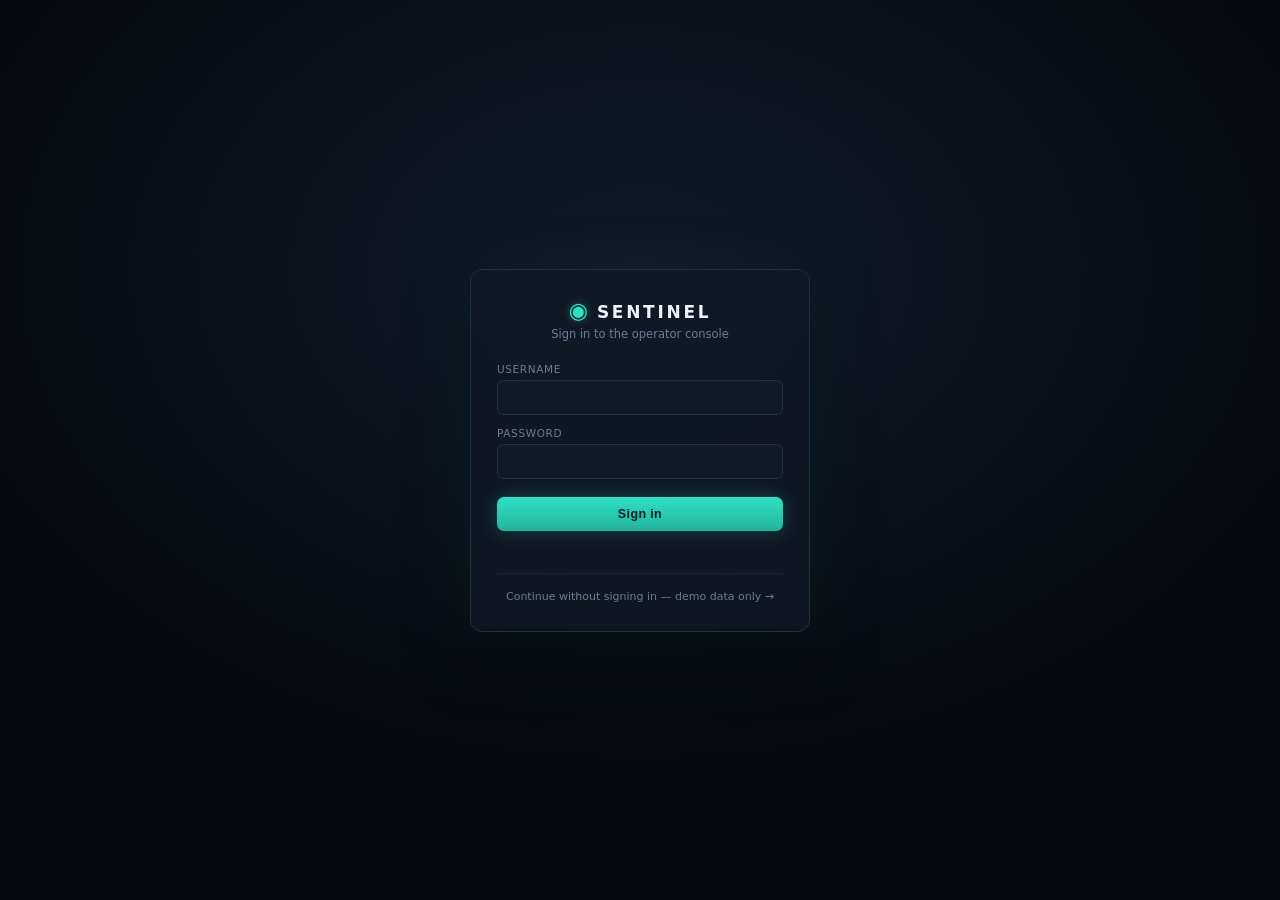
==== web/console/index.html @ 4456e4da "INITIAL COMMIT" ====
<!doctype html>
<html lang="en">
<head>
  <meta charset="utf-8">
  <meta name="viewport" content="width=device-width, initial-scale=1">
  <title>Sentinel Operator Console</title>
  <link rel="stylesheet" href="vendor/leaflet/leaflet.css">
  <link rel="stylesheet" href="style.css">
</head>
<body>
  <div id="app">

    <header id="topbar">
      <div class="brand">
        <span class="brand-mark">&#9673;</span>
        <span class="brand-name">SENTINEL</span>
        <span class="brand-sub">Operator Console</span>
      </div>

      <div class="topbar-stats" id="topbar-stats">
        <div class="stat"><span class="stat-value" id="stat-cameras">&mdash;</span><span class="stat-label">cameras</span></div>
        <div class="stat"><span class="stat-value" id="stat-online">&mdash;</span><span class="stat-label">online</span></div>
        <div class="stat"><span class="stat-value" id="stat-tracks">&mdash;</span><span class="stat-label">active tracks</span></div>
        <div class="stat"><span class="stat-value" id="stat-alerts">&mdash;</span><span class="stat-label">open alerts</span></div>
      </div>

      <div class="topbar-right">
        <button id="safety-toggle" class="toggle-safety" type="button" title="Highlight isolated/high-risk zones and surface women's-safety alerts first">
          <span class="switch"></span><span>Women&rsquo;s Safety Mode</span>
        </button>
        <button id="sos-btn" class="btn-sos" type="button" title="Report a women's-safety SOS (see api/routers/alerts.py — no login required for a real one)">SOS</button>
        <span id="data-mode" class="badge badge-demo" title="Where camera and event data is coming from"><span class="badge-dot"></span>DEMO DATA</span>
        <span class="clock" id="clock">--:--:--</span>
        <button id="user-chip" class="user-chip" type="button" hidden>
          <span class="avatar" id="user-avatar">&mdash;</span>
          <span id="user-name">&mdash;</span>
        </button>
      </div>
    </header>

    <div id="layout">

      <aside id="sidebar">
        <div class="panel-head">
          <h2>Cameras</h2>
          <input id="camera-search" type="search" placeholder="Search code, name, ward&hellip;" autocomplete="off">
        </div>
        <div class="filter-row" id="status-filters">
          <button class="chip chip-active" data-status="all">All</button>
          <button class="chip" data-status="active">Active</button>
          <button class="chip" data-status="faulty">Faulty</button>
          <button class="chip" data-status="maintenance">Maint.</button>
          <button class="chip" data-status="inactive">Offline</button>
        </div>
        <ul id="camera-list" class="camera-list"></ul>
      </aside>

      <main id="map-wrap">
        <div id="map"></div>
        <div id="radar-sweep"></div>
        <div id="map-toast"></div>
        <div id="map-legend">
          <div class="legend-row"><span class="dot dot-active"></span>active</div>
          <div class="legend-row"><span class="dot dot-faulty"></span>faulty</div>
          <div class="legend-row"><span class="dot dot-maintenance"></span>maintenance</div>
          <div class="legend-row"><span class="dot dot-inactive"></span>offline</div>
        </div>
      </main>

      <aside id="side-panel">
        <div class="tabs" id="panel-tabs">
          <button class="tab tab-active" data-tab="alerts">Alerts <span id="alerts-count" class="tab-count">0</span></button>
          <button class="tab" data-tab="watchlist">Watchlist</button>
          <button class="tab" data-tab="events">Live Events</button>
        </div>

        <div id="tab-alerts" class="tab-body tab-body-active">
          <ul id="alerts-list" class="feed-list"></ul>
        </div>

        <div id="tab-watchlist" class="tab-body">
          <div class="wl-search">
            <input id="wl-search-input" type="search" placeholder="Plate, name or case ref&hellip;" autocomplete="off">
            <button id="wl-search-btn" type="button">Search</button>
          </div>
          <ul id="wl-list" class="wl-list"></ul>
        </div>

        <div id="tab-events" class="tab-body">
          <ul id="events-list" class="feed-list"></ul>
        </div>
      </aside>

    </div>

    <footer id="statusbar">
      <span id="footer-note">Metadata only &mdash; no video crosses this console. See services/analytics for the edge pipeline that produces these events.</span>
    </footer>

  </div>

  <div id="camera-detail" class="drawer" hidden>
    <div class="drawer-head">
      <h3 id="cd-title">&mdash;</h3>
      <button id="cd-close" class="icon-btn" aria-label="Close">&times;</button>
    </div>
    <div class="drawer-body" id="cd-body"></div>
  </div>

  <div id="login-overlay">
    <div class="login-card">
      <div class="login-brand"><span class="brand-mark">&#9673;</span><span class="brand-name">SENTINEL</span></div>
      <div class="login-sub">Sign in to the operator console</div>
      <form id="login-form">
        <div class="login-field">
          <label for="login-username">Username</label>
          <input id="login-username" type="text" autocomplete="username" required>
        </div>
        <div class="login-field">
          <label for="login-password">Password</label>
          <input id="login-password" type="password" autocomplete="current-password" required>
        </div>
        <button id="login-submit" class="login-submit" type="submit">Sign in</button>
        <div id="login-error" class="login-error"></div>
      </form>
      <a id="login-demo" class="login-demo">Continue without signing in &mdash; demo data only &rarr;</a>
    </div>
  </div>

  <div id="sos-modal" class="modal-backdrop" hidden>
    <div class="modal-card">
      <h3>Report SOS</h3>
      <p>This sends a real, unauthenticated panic signal to <code>POST /api/sos</code> &mdash; exactly what a kiosk or the mobile app would send. It opens a critical alert immediately, with no login required. Use this to demo the women&rsquo;s-safety response path.</p>
      <div class="modal-actions">
        <button id="sos-cancel" class="modal-cancel" type="button">Cancel</button>
        <button id="sos-confirm" class="modal-confirm" type="button">Send SOS</button>
      </div>
    </div>
  </div>

  <script src="vendor/leaflet/leaflet.js"></script>
  <script src="api.js"></script>
  <script src="app.js"></script>
</body>
</html>
---- web/console/vendor/leaflet/leaflet.css ----
/* required styles */

.leaflet-pane,
.leaflet-tile,
.leaflet-marker-icon,
.leaflet-marker-shadow,
.leaflet-tile-container,
.leaflet-pane > svg,
.leaflet-pane > canvas,
.leaflet-zoom-box,
.leaflet-image-layer,
.leaflet-layer {
	position: absolute;
	left: 0;
	top: 0;
	}
.leaflet-container {
	overflow: hidden;
	}
.leaflet-tile,
.leaflet-marker-icon,
.leaflet-marker-shadow {
	-webkit-user-select: none;
	   -moz-user-select: none;
	        user-select: none;
	  -webkit-user-drag: none;
	}
/* Prevents IE11 from highlighting tiles in blue */
.leaflet-tile::selection {
	background: transparent;
}
/* Safari renders non-retina tile on retina better with this, but Chrome is worse */
.leaflet-safari .leaflet-tile {
	image-rendering: -webkit-optimize-contrast;
	}
/* hack that prevents hw layers "stretching" when loading new tiles */
.leaflet-safari .leaflet-tile-container {
	width: 1600px;
	height: 1600px;
	-webkit-transform-origin: 0 0;
	}
.leaflet-marker-icon,
.leaflet-marker-shadow {
	display: block;
	}
/* .leaflet-container svg: reset svg max-width decleration shipped in Joomla! (joomla.org) 3.x */
/* .leaflet-container img: map is broken in FF if you have max-width: 100% on tiles */
.leaflet-container .leaflet-overlay-pane svg {
	max-width: none !important;
	max-height: none !important;
	}
.leaflet-container .leaflet-marker-pane img,
.leaflet-container .leaflet-shadow-pane img,
.leaflet-container .leaflet-tile-pane img,
.leaflet-container img.leaflet-image-layer,
.leaflet-container .leaflet-tile {
	max-width: none !important;
	max-height: none !important;
	width: auto;
	padding: 0;
	}

.leaflet-container img.leaflet-tile {
	/* See: https://bugs.chromium.org/p/chromium/issues/detail?id=600120 */
	mix-blend-mode: plus-lighter;
}

.leaflet-container.leaflet-touch-zoom {
	-ms-touch-action: pan-x pan-y;
	touch-action: pan-x pan-y;
	}
.leaflet-container.leaflet-touch-drag {
	-ms-touch-action: pinch-zoom;
	/* Fallback for FF which doesn't support pinch-zoom */
	touch-action: none;
	touch-action: pinch-zoom;
}
.leaflet-container.leaflet-touch-drag.leaflet-touch-zoom {
	-ms-touch-action: none;
	touch-action: none;
}
.leaflet-container {
	-webkit-tap-highlight-color: transparent;
}
.leaflet-container a {
	-webkit-tap-highlight-color: rgba(51, 181, 229, 0.4);
}
.leaflet-tile {
	filter: inherit;
	visibility: hidden;
	}
.leaflet-tile-loaded {
	visibility: inherit;
	}
.leaflet-zoom-box {
	width: 0;
	height: 0;
	-moz-box-sizing: border-box;
	     box-sizing: border-box;
	z-index: 800;
	}
/* workaround for https://bugzilla.mozilla.org/show_bug.cgi?id=888319 */
.leaflet-overlay-pane svg {
	-moz-user-select: none;
	}

.leaflet-pane         { z-index: 400; }

.leaflet-tile-pane    { z-index: 200; }
.leaflet-overlay-pane { z-index: 400; }
.leaflet-shadow-pane  { z-index: 500; }
.leaflet-marker-pane  { z-index: 600; }
.leaflet-tooltip-pane   { z-index: 650; }
.leaflet-popup-pane   { z-index: 700; }

.leaflet-map-pane canvas { z-index: 100; }
.leaflet-map-pane svg    { z-index: 200; }

.leaflet-vml-shape {
	width: 1px;
	height: 1px;
	}
.lvml {
	behavior: url(#default#VML);
	display: inline-block;
	position: absolute;
	}


/* control positioning */

.leaflet-control {
	position: relative;
	z-index: 800;
	pointer-events: visiblePainted; /* IE 9-10 doesn't have auto */
	pointer-events: auto;
	}
.leaflet-top,
.leaflet-bottom {
	position: absolute;
	z-index: 1000;
	pointer-events: none;
	}
.leaflet-top {
	top: 0;
	}
.leaflet-right {
	right: 0;
	}
.leaflet-bottom {
	bottom: 0;
	}
.leaflet-left {
	left: 0;
	}
.leaflet-control {
	float: left;
	clear: both;
	}
.leaflet-right .leaflet-control {
	float: right;
	}
.leaflet-top .leaflet-control {
	margin-top: 10px;
	}
.leaflet-bottom .leaflet-control {
	margin-bottom: 10px;
	}
.leaflet-left .leaflet-control {
	margin-left: 10px;
	}
.leaflet-right .leaflet-control {
	margin-right: 10px;
	}


/* zoom and fade animations */

.leaflet-fade-anim .leaflet-popup {
	opacity: 0;
	-webkit-transition: opacity 0.2s linear;
	   -moz-transition: opacity 0.2s linear;
	        transition: opacity 0.2s linear;
	}
.leaflet-fade-anim .leaflet-map-pane .leaflet-popup {
	opacity: 1;
	}
.leaflet-zoom-animated {
	-webkit-transform-origin: 0 0;
	    -ms-transform-origin: 0 0;
	        transform-origin: 0 0;
	}
svg.leaflet-zoom-animated {
	will-change: transform;
}

.leaflet-zoom-anim .leaflet-zoom-animated {
	-webkit-transition: -webkit-transform 0.25s cubic-bezier(0,0,0.25,1);
	   -moz-transition:    -moz-transform 0.25s cubic-bezier(0,0,0.25,1);
	        transition:         transform 0.25s cubic-bezier(0,0,0.25,1);
	}
.leaflet-zoom-anim .leaflet-tile,
.leaflet-pan-anim .leaflet-tile {
	-webkit-transition: none;
	   -moz-transition: none;
	        transition: none;
	}

.leaflet-zoom-anim .leaflet-zoom-hide {
	visibility: hidden;
	}


/* cursors */

.leaflet-interactive {
	cursor: pointer;
	}
.leaflet-grab {
	cursor: -webkit-grab;
	cursor:    -moz-grab;
	cursor:         grab;
	}
.leaflet-crosshair,
.leaflet-crosshair .leaflet-interactive {
	cursor: crosshair;
	}
.leaflet-popup-pane,
.leaflet-control {
	cursor: auto;
	}
.leaflet-dragging .leaflet-grab,
.leaflet-dragging .leaflet-grab .leaflet-interactive,
.leaflet-dragging .leaflet-marker-draggable {
	cursor: move;
	cursor: -webkit-grabbing;
	cursor:    -moz-grabbing;
	cursor:         grabbing;
	}

/* marker & overlays interactivity */
.leaflet-marker-icon,
.leaflet-marker-shadow,
.leaflet-image-layer,
.leaflet-pane > svg path,
.leaflet-tile-container {
	pointer-events: none;
	}

.leaflet-marker-icon.leaflet-interactive,
.leaflet-image-layer.leaflet-interactive,
.leaflet-pane > svg path.leaflet-interactive,
svg.leaflet-image-layer.leaflet-interactive path {
	pointer-events: visiblePainted; /* IE 9-10 doesn't have auto */
	pointer-events: auto;
	}

/* visual tweaks */

.leaflet-container {
	background: #ddd;
	outline-offset: 1px;
	}
.leaflet-container a {
	color: #0078A8;
	}
.leaflet-zoom-box {
	border: 2px dotted #38f;
	background: rgba(255,255,255,0.5);
	}


/* general typography */
.leaflet-container {
	font-family: "Helvetica Neue", Arial, Helvetica, sans-serif;
	font-size: 12px;
	font-size: 0.75rem;
	line-height: 1.5;
	}


/* general toolbar styles */

.leaflet-bar {
	box-shadow: 0 1px 5px rgba(0,0,0,0.65);
	border-radius: 4px;
	}
.leaflet-bar a {
	background-color: #fff;
	border-bottom: 1px solid #ccc;
	width: 26px;
	height: 26px;
	line-height: 26px;
	display: block;
	text-align: center;
	text-decoration: none;
	color: black;
	}
.leaflet-bar a,
.leaflet-control-layers-toggle {
	background-position: 50% 50%;
	background-repeat: no-repeat;
	display: block;
	}
.leaflet-bar a:hover,
.leaflet-bar a:focus {
	background-color: #f4f4f4;
	}
.leaflet-bar a:first-child {
	border-top-left-radius: 4px;
	border-top-right-radius: 4px;
	}
.leaflet-bar a:last-child {
	border-bottom-left-radius: 4px;
	border-bottom-right-radius: 4px;
	border-bottom: none;
	}
.leaflet-bar a.leaflet-disabled {
	cursor: default;
	background-color: #f4f4f4;
	color: #bbb;
	}

.leaflet-touch .leaflet-bar a {
	width: 30px;
	height: 30px;
	line-height: 30px;
	}
.leaflet-touch .leaflet-bar a:first-child {
	border-top-left-radius: 2px;
	border-top-right-radius: 2px;
	}
.leaflet-touch .leaflet-bar a:last-child {
	border-bottom-left-radius: 2px;
	border-bottom-right-radius: 2px;
	}

/* zoom control */

.leaflet-control-zoom-in,
.leaflet-control-zoom-out {
	font: bold 18px 'Lucida Console', Monaco, monospace;
	text-indent: 1px;
	}

.leaflet-touch .leaflet-control-zoom-in, .leaflet-touch .leaflet-control-zoom-out  {
	font-size: 22px;
	}


/* layers control */

.leaflet-control-layers {
	box-shadow: 0 1px 5px rgba(0,0,0,0.4);
	background: #fff;
	border-radius: 5px;
	}
.leaflet-control-layers-toggle {
	background-image: url(images/layers.png);
	width: 36px;
	height: 36px;
	}
.leaflet-retina .leaflet-control-layers-toggle {
	background-image: url(images/layers-2x.png);
	background-size: 26px 26px;
	}
.leaflet-touch .leaflet-control-layers-toggle {
	width: 44px;
	height: 44px;
	}
.leaflet-control-layers .leaflet-control-layers-list,
.leaflet-control-layers-expanded .leaflet-control-layers-toggle {
	display: none;
	}
.leaflet-control-layers-expanded .leaflet-control-layers-list {
	display: block;
	position: relative;
	}
.leaflet-control-layers-expanded {
	padding: 6px 10px 6px 6px;
	color: #333;
	background: #fff;
	}
.leaflet-control-layers-scrollbar {
	overflow-y: scroll;
	overflow-x: hidden;
	padding-right: 5px;
	}
.leaflet-control-layers-selector {
	margin-top: 2px;
	position: relative;
	top: 1px;
	}
.leaflet-control-layers label {
	display: block;
	font-size: 13px;
	font-size: 1.08333em;
	}
.leaflet-control-layers-separator {
	height: 0;
	border-top: 1px solid #ddd;
	margin: 5px -10px 5px -6px;
	}

/* Default icon URLs */
.leaflet-default-icon-path { /* used only in path-guessing heuristic, see L.Icon.Default */
	background-image: url(images/marker-icon.png);
	}


/* attribution and scale controls */

.leaflet-container .leaflet-control-attribution {
	background: #fff;
	background: rgba(255, 255, 255, 0.8);
	margin: 0;
	}
.leaflet-control-attribution,
.leaflet-control-scale-line {
	padding: 0 5px;
	color: #333;
	line-height: 1.4;
	}
.leaflet-control-attribution a {
	text-decoration: none;
	}
.leaflet-control-attribution a:hover,
.leaflet-control-attribution a:focus {
	text-decoration: underline;
	}
.leaflet-attribution-flag {
	display: inline !important;
	vertical-align: baseline !important;
	width: 1em;
	height: 0.6669em;
	}
.leaflet-left .leaflet-control-scale {
	margin-left: 5px;
	}
.leaflet-bottom .leaflet-control-scale {
	margin-bottom: 5px;
	}
.leaflet-control-scale-line {
	border: 2px solid #777;
	border-top: none;
	line-height: 1.1;
	padding: 2px 5px 1px;
	white-space: nowrap;
	-moz-box-sizing: border-box;
	     box-sizing: border-box;
	background: rgba(255, 255, 255, 0.8);
	text-shadow: 1px 1px #fff;
	}
.leaflet-control-scale-line:not(:first-child) {
	border-top: 2px solid #777;
	border-bottom: none;
	margin-top: -2px;
	}
.leaflet-control-scale-line:not(:first-child):not(:last-child) {
	border-bottom: 2px solid #777;
	}

.leaflet-touch .leaflet-control-attribution,
.leaflet-touch .leaflet-control-layers,
.leaflet-touch .leaflet-bar {
	box-shadow: none;
	}
.leaflet-touch .leaflet-control-layers,
.leaflet-touch .leaflet-bar {
	border: 2px solid rgba(0,0,0,0.2);
	background-clip: padding-box;
	}


/* popup */

.leaflet-popup {
	position: absolute;
	text-align: center;
	margin-bottom: 20px;
	}
.leaflet-popup-content-wrapper {
	padding: 1px;
	text-align: left;
	border-radius: 12px;
	}
.leaflet-popup-content {
	margin: 13px 24px 13px 20px;
	line-height: 1.3;
	font-size: 13px;
	font-size: 1.08333em;
	min-height: 1px;
	}
.leaflet-popup-content p {
	margin: 17px 0;
	margin: 1.3em 0;
	}
.leaflet-popup-tip-container {
	width: 40px;
	height: 20px;
	position: absolute;
	left: 50%;
	margin-top: -1px;
	margin-left: -20px;
	overflow: hidden;
	pointer-events: none;
	}
.leaflet-popup-tip {
	width: 17px;
	height: 17px;
	padding: 1px;

	margin: -10px auto 0;
	pointer-events: auto;

	-webkit-transform: rotate(45deg);
	   -moz-transform: rotate(45deg);
	    -ms-transform: rotate(45deg);
	        transform: rotate(45deg);
	}
.leaflet-popup-content-wrapper,
.leaflet-popup-tip {
	background: white;
	color: #333;
	box-shadow: 0 3px 14px rgba(0,0,0,0.4);
	}
.leaflet-container a.leaflet-popup-close-button {
	position: absolute;
	top: 0;
	right: 0;
	border: none;
	text-align: center;
	width: 24px;
	height: 24px;
	font: 16px/24px Tahoma, Verdana, sans-serif;
	color: #757575;
	text-decoration: none;
	background: transparent;
	}
.leaflet-container a.leaflet-popup-close-button:hover,
.leaflet-container a.leaflet-popup-close-button:focus {
	color: #585858;
	}
.leaflet-popup-scrolled {
	overflow: auto;
	}

.leaflet-oldie .leaflet-popup-content-wrapper {
	-ms-zoom: 1;
	}
.leaflet-oldie .leaflet-popup-tip {
	width: 24px;
	margin: 0 auto;

	-ms-filter: "progid:DXImageTransform.Microsoft.Matrix(M11=0.70710678, M12=0.70710678, M21=-0.70710678, M22=0.70710678)";
	filter: progid:DXImageTransform.Microsoft.Matrix(M11=0.70710678, M12=0.70710678, M21=-0.70710678, M22=0.70710678);
	}

.leaflet-oldie .leaflet-control-zoom,
.leaflet-oldie .leaflet-control-layers,
.leaflet-oldie .leaflet-popup-content-wrapper,
.leaflet-oldie .leaflet-popup-tip {
	border: 1px solid #999;
	}


/* div icon */

.leaflet-div-icon {
	background: #fff;
	border: 1px solid #666;
	}


/* Tooltip */
/* Base styles for the element that has a tooltip */
.leaflet-tooltip {
	position: absolute;
	padding: 6px;
	background-color: #fff;
	border: 1px solid #fff;
	border-radius: 3px;
	color: #222;
	white-space: nowrap;
	-webkit-user-select: none;
	-moz-user-select: none;
	-ms-user-select: none;
	user-select: none;
	pointer-events: none;
	box-shadow: 0 1px 3px rgba(0,0,0,0.4);
	}
.leaflet-tooltip.leaflet-interactive {
	cursor: pointer;
	pointer-events: auto;
	}
.leaflet-tooltip-top:before,
.leaflet-tooltip-bottom:before,
.leaflet-tooltip-left:before,
.leaflet-tooltip-right:before {
	position: absolute;
	pointer-events: none;
	border: 6px solid transparent;
	background: transparent;
	content: "";
	}

/* Directions */

.leaflet-tooltip-bottom {
	margin-top: 6px;
}
.leaflet-tooltip-top {
	margin-top: -6px;
}
.leaflet-tooltip-bottom:before,
.leaflet-tooltip-top:before {
	left: 50%;
	margin-left: -6px;
	}
.leaflet-tooltip-top:before {
	bottom: 0;
	margin-bottom: -12px;
	border-top-color: #fff;
	}
.leaflet-tooltip-bottom:before {
	top: 0;
	margin-top: -12px;
	margin-left: -6px;
	border-bottom-color: #fff;
	}
.leaflet-tooltip-left {
	margin-left: -6px;
}
.leaflet-tooltip-right {
	margin-left: 6px;
}
.leaflet-tooltip-left:before,
.leaflet-tooltip-right:before {
	top: 50%;
	margin-top: -6px;
	}
.leaflet-tooltip-left:before {
	right: 0;
	margin-right: -12px;
	border-left-color: #fff;
	}
.leaflet-tooltip-right:before {
	left: 0;
	margin-left: -12px;
	border-right-color: #fff;
	}

/* Printing */

@media print {
	/* Prevent printers from removing background-images of controls. */
	.leaflet-control {
		-webkit-print-color-adjust: exact;
		print-color-adjust: exact;
		}
	}
---- web/console/style.css ----
/* Sentinel operator console.
 *
 * System fonts only — the console's CSP (see web/nginx.conf) is font-src 'self'
 * with nothing vendored, so a webfont would simply fail to load. Inline style
 * attributes are fine (style-src allows 'unsafe-inline'); inline <script> is not,
 * which is why every behaviour lives in api.js / app.js.
 *
 * Visual language: a control-room console reads as "alive" through motion and
 * light, not more chrome — a pulsing live indicator, a slow radar sweep behind
 * the map, glow on the things that matter (accent text, open alerts, the SOS
 * button), and glass panels that let the sweep bleed through at the edges.
 * Every animation is subtle and looping, never attention-grabbing on its own —
 * the eye should register "this room is watching something", not be pulled to
 * any one element.
 */

:root {
  --bg-0: #070a10;
  --bg-1: #0c111a;
  --bg-2: #121a26;
  --bg-3: #192332;
  --bg-glass: rgba(18, 26, 38, 0.72);
  --line: #22304480;
  --line-solid: #223044;
  --text-0: #eef3fa;
  --text-1: #a7b7cc;
  --text-2: #6b7d95;
  --accent: #2fe0c4;
  --accent-2: #47a8ff;
  --accent-dim: #164f47;
  --accent-glow: rgba(47, 224, 196, 0.45);
  --safety: #ff5da2;
  --safety-dim: #6e2249;
  --safety-glow: rgba(255, 93, 162, 0.5);
  --status-active: #2fe0c4;
  --status-faulty: #ff5470;
  --status-maintenance: #ffb443;
  --status-inactive: #4a5568;
  --sev-info: #47a8ff;
  --sev-advisory: #ffb443;
  --sev-urgent: #ff8a3d;
  --sev-critical: #ff5470;
  --mono: ui-monospace, "SF Mono", Consolas, "Cascadia Mono", monospace;
  --sans: -apple-system, "Segoe UI", system-ui, sans-serif;
  --radius: 8px;
}

* { box-sizing: border-box; }
::selection { background: var(--accent-dim); color: var(--text-0); }

/* Thin, dark scrollbars everywhere instead of the OS default — a browser-chrome
   scrollbar is the fastest way to make a "console" look like a web page. */
* { scrollbar-width: thin; scrollbar-color: var(--line-solid) transparent; }
*::-webkit-scrollbar { width: 8px; height: 8px; }
*::-webkit-scrollbar-track { background: transparent; }
*::-webkit-scrollbar-thumb { background: var(--line-solid); border-radius: 4px; }
*::-webkit-scrollbar-thumb:hover { background: var(--accent-dim); }

html, body {
  margin: 0;
  height: 100%;
  background: var(--bg-0);
  color: var(--text-0);
  font-family: var(--sans);
  font-size: 13px;
}

/* A faint moving glow low in the viewport, behind everything — the console's
   ambient light source. Fixed and non-interactive, so it never competes with
   real content or clips inside a scrolling panel. */
body::before {
  content: "";
  position: fixed;
  inset: 0;
  z-index: 0;
  pointer-events: none;
  background:
    radial-gradient(680px 420px at 14% 108%, rgba(47, 224, 196, 0.08), transparent 60%),
    radial-gradient(560px 360px at 92% -8%, rgba(71, 168, 255, 0.07), transparent 60%);
}

#app {
  position: relative;
  z-index: 1;
  display: grid;
  grid-template-rows: 56px 1fr 26px;
  height: 100vh;
}

/* ---------- topbar ---------- */

#topbar {
  display: flex;
  align-items: center;
  gap: 24px;
  padding: 0 18px;
  background: linear-gradient(180deg, var(--bg-1), var(--bg-1) 90%, rgba(12, 17, 26, 0.6));
  border-bottom: 1px solid var(--line);
  box-shadow: 0 1px 0 rgba(0, 0, 0, 0.4);
}

.brand { display: flex; align-items: baseline; gap: 9px; }
.brand-mark {
  color: var(--accent);
  font-size: 18px;
  text-shadow: 0 0 10px var(--accent-glow);
  animation: mark-pulse 3.6s ease-in-out infinite;
}
@keyframes mark-pulse {
  0%, 100% { text-shadow: 0 0 8px var(--accent-glow); opacity: 0.9; }
  50% { text-shadow: 0 0 16px var(--accent-glow); opacity: 1; }
}
.brand-name { font-weight: 800; letter-spacing: 0.16em; font-size: 15px; }
.brand-sub { color: var(--text-2); font-size: 12px; }

.topbar-stats { display: flex; gap: 22px; margin-left: 8px; }
.stat { display: flex; flex-direction: column; align-items: center; line-height: 1.1; }
.stat-value { font-family: var(--mono); font-size: 17px; font-weight: 700; color: var(--text-0); font-variant-numeric: tabular-nums; }
.stat-label { font-size: 9.5px; color: var(--text-2); text-transform: uppercase; letter-spacing: 0.07em; }
.stat-value.stat-hot { color: var(--sev-critical); text-shadow: 0 0 10px rgba(255, 84, 112, 0.55); }

.topbar-right { margin-left: auto; display: flex; align-items: center; gap: 12px; }

.badge {
  font-size: 10px;
  font-weight: 700;
  letter-spacing: 0.08em;
  padding: 4px 9px;
  border-radius: 999px;
  text-transform: uppercase;
  display: inline-flex;
  align-items: center;
  gap: 5px;
}
.badge-dot { width: 6px; height: 6px; border-radius: 50%; display: inline-block; }
.badge-demo { background: rgba(255, 180, 67, 0.12); color: var(--status-maintenance); border: 1px solid rgba(255, 180, 67, 0.35); }
.badge-demo .badge-dot { background: var(--status-maintenance); }
.badge-live { background: rgba(47, 224, 196, 0.12); color: var(--accent); border: 1px solid rgba(47, 224, 196, 0.4); }
.badge-live .badge-dot { background: var(--accent); box-shadow: 0 0 6px var(--accent); animation: live-blink 1.6s ease-in-out infinite; }
@keyframes live-blink { 0%, 100% { opacity: 1; } 50% { opacity: 0.35; } }

.btn-sos {
  background: linear-gradient(180deg, #ff5da2, #e6337f);
  color: #1a0410;
  border: none;
  font-weight: 800;
  font-size: 11px;
  letter-spacing: 0.06em;
  padding: 7px 14px;
  border-radius: 6px;
  cursor: pointer;
  box-shadow: 0 0 0 1px rgba(255, 93, 162, 0.5), 0 0 18px rgba(255, 93, 162, 0.45);
  animation: sos-glow 2.2s ease-in-out infinite;
}
.btn-sos:hover { filter: brightness(1.12); }
@keyframes sos-glow {
  0%, 100% { box-shadow: 0 0 0 1px rgba(255, 93, 162, 0.5), 0 0 14px rgba(255, 93, 162, 0.35); }
  50% { box-shadow: 0 0 0 1px rgba(255, 93, 162, 0.7), 0 0 26px rgba(255, 93, 162, 0.6); }
}

.toggle-safety {
  display: inline-flex;
  align-items: center;
  gap: 7px;
  background: var(--bg-2);
  border: 1px solid var(--line-solid);
  border-radius: 999px;
  padding: 5px 10px 5px 6px;
  cursor: pointer;
  font-size: 11px;
  color: var(--text-1);
}
.toggle-safety .switch {
  width: 28px; height: 16px; border-radius: 999px; background: var(--bg-3);
  border: 1px solid var(--line-solid); position: relative; transition: background 150ms, border-color 150ms;
}
.toggle-safety .switch::after {
  content: ""; position: absolute; top: 1px; left: 1px; width: 12px; height: 12px;
  border-radius: 50%; background: var(--text-2); transition: transform 150ms, background 150ms, box-shadow 150ms;
}
.toggle-safety.on { color: var(--text-0); }
.toggle-safety.on .switch { background: var(--safety-dim); border-color: var(--safety); }
.toggle-safety.on .switch::after { transform: translateX(12px); background: var(--safety); box-shadow: 0 0 8px var(--safety-glow); }

.clock { font-family: var(--mono); color: var(--text-1); font-size: 12px; min-width: 68px; text-align: right; font-variant-numeric: tabular-nums; }

.user-chip {
  display: flex; align-items: center; gap: 8px; padding: 4px 10px 4px 4px;
  border: 1px solid var(--line-solid); border-radius: 999px; background: var(--bg-2); cursor: pointer;
  font-size: 11.5px; color: var(--text-1);
}
.user-chip .avatar {
  width: 22px; height: 22px; border-radius: 50%; display: flex; align-items: center; justify-content: center;
  background: linear-gradient(140deg, var(--accent-dim), var(--bg-3)); color: var(--accent); font-weight: 700; font-size: 10.5px;
}
.user-chip:hover { color: var(--text-0); border-color: var(--accent-dim); }

/* ---------- layout ---------- */

#layout {
  display: grid;
  grid-template-columns: 280px 1fr 340px;
  min-height: 0;
}

#sidebar, #side-panel {
  background: var(--bg-glass);
  backdrop-filter: blur(6px);
  min-height: 0;
  display: flex;
  flex-direction: column;
}
#sidebar { border-right: 1px solid var(--line); }
#side-panel { border-left: 1px solid var(--line); }

.panel-head { padding: 13px 12px 9px; }
.panel-head h2 {
  margin: 0 0 9px; font-size: 11.5px; text-transform: uppercase; letter-spacing: 0.1em; color: var(--text-1);
  display: flex; align-items: center; gap: 7px;
}
.panel-head h2::before {
  content: ""; width: 3px; height: 12px; border-radius: 2px;
  background: linear-gradient(180deg, var(--accent), var(--accent-2)); display: inline-block;
}

#camera-search {
  width: 100%;
  background: var(--bg-2);
  border: 1px solid var(--line-solid);
  color: var(--text-0);
  border-radius: 6px;
  padding: 7px 9px;
  font-size: 12px;
  font-family: var(--sans);
}
#camera-search:focus { outline: none; border-color: var(--accent-dim); box-shadow: 0 0 0 3px rgba(47, 224, 196, 0.12); }

.filter-row { display: flex; gap: 6px; padding: 0 12px 10px; flex-wrap: wrap; }
.chip {
  background: var(--bg-2);
  border: 1px solid var(--line-solid);
  color: var(--text-1);
  font-size: 11px;
  padding: 4px 10px;
  border-radius: 999px;
  cursor: pointer;
  transition: border-color 120ms, color 120ms;
}
.chip:hover { color: var(--text-0); border-color: var(--accent-dim); }
.chip-active { background: var(--accent-dim); border-color: var(--accent); color: var(--text-0); box-shadow: 0 0 10px rgba(47, 224, 196, 0.18); }

.camera-list { list-style: none; margin: 0; padding: 4px; overflow-y: auto; flex: 1; }
.camera-row {
  display: flex;
  align-items: center;
  gap: 9px;
  padding: 8px 9px;
  border-radius: 6px;
  cursor: pointer;
  border: 1px solid transparent;
}
.camera-row:hover { background: var(--bg-2); }
.camera-row.selected { background: var(--bg-3); border-color: var(--accent-dim); box-shadow: inset 3px 0 0 var(--accent); }
.camera-row .dot { flex: 0 0 auto; }
.camera-row .meta { min-width: 0; }
.camera-row .code { font-family: var(--mono); font-size: 11.5px; color: var(--text-0); display: block; }
.camera-row .name { font-size: 11px; color: var(--text-2); white-space: nowrap; overflow: hidden; text-overflow: ellipsis; display: block; }
.camera-row .isolated-flag { color: var(--safety); font-size: 10px; margin-left: auto; filter: drop-shadow(0 0 4px var(--safety-glow)); }

/* ---------- map ---------- */

#map-wrap { position: relative; min-width: 0; }
#map {
  width: 100%;
  height: 100%;
  background:
    linear-gradient(var(--line) 1px, transparent 1px) 0 0 / 42px 42px,
    linear-gradient(90deg, var(--line) 1px, transparent 1px) 0 0 / 42px 42px,
    radial-gradient(1200px 800px at 50% 45%, #0d131e, var(--bg-0) 70%);
}
.leaflet-container { background: transparent; font-family: var(--sans); }

/* A slow radar sweep, purely decorative, that reads the room as "live
   surveillance" at a glance. conic-gradient rotates a soft wedge of accent
   light around the map centre; pointer-events:none keeps it out of the way
   of every real interaction underneath. */
#radar-sweep {
  position: absolute;
  inset: 0;
  z-index: 400;
  pointer-events: none;
  background: conic-gradient(from 0deg at 50% 50%,
    rgba(47, 224, 196, 0.14) 0deg,
    rgba(47, 224, 196, 0.05) 26deg,
    transparent 60deg,
    transparent 360deg);
  mix-blend-mode: screen;
  animation: sweep-rotate 7s linear infinite;
}
@keyframes sweep-rotate { to { transform: rotate(360deg); } }
body.safety-mode #radar-sweep {
  background: conic-gradient(from 0deg at 50% 50%,
    rgba(255, 93, 162, 0.16) 0deg,
    rgba(255, 93, 162, 0.06) 26deg,
    transparent 60deg,
    transparent 360deg);
}

#map-legend {
  position: absolute;
  left: 12px;
  bottom: 12px;
  z-index: 500;
  background: var(--bg-glass);
  backdrop-filter: blur(6px);
  border: 1px solid var(--line);
  border-radius: var(--radius);
  padding: 9px 11px;
  font-size: 11px;
  color: var(--text-1);
}
.legend-row { display: flex; align-items: center; gap: 6px; padding: 2px 0; }

#map-toast {
  position: absolute;
  top: 12px;
  left: 50%;
  transform: translateX(-50%);
  z-index: 600;
  background: var(--bg-glass);
  backdrop-filter: blur(8px);
  border: 1px solid var(--safety);
  color: var(--text-0);
  padding: 8px 16px;
  border-radius: 999px;
  font-size: 12px;
  box-shadow: 0 0 20px var(--safety-glow);
  display: none;
  align-items: center;
  gap: 8px;
}
#map-toast.show { display: flex; animation: toast-in 220ms ease-out; }
@keyframes toast-in { from { opacity: 0; transform: translate(-50%, -6px); } to { opacity: 1; transform: translate(-50%, 0); } }

.dot { width: 9px; height: 9px; border-radius: 50%; display: inline-block; }
.dot-active { background: var(--status-active); box-shadow: 0 0 6px var(--status-active); }
.dot-faulty { background: var(--status-faulty); box-shadow: 0 0 6px var(--status-faulty); }
.dot-maintenance { background: var(--status-maintenance); box-shadow: 0 0 6px var(--status-maintenance); }
.dot-inactive { background: var(--status-inactive); }

/* Leaflet popup, restyled to match */
.leaflet-popup-content-wrapper { background: var(--bg-2); color: var(--text-0); border-radius: 8px; border: 1px solid var(--line-solid); }
.leaflet-popup-tip { background: var(--bg-2); }
.leaflet-popup-content { font-size: 12px; margin: 10px 12px; }
.leaflet-popup-content b { color: var(--text-0); }
.popup-code { font-family: var(--mono); color: var(--accent); }
.popup-row { color: var(--text-1); margin-top: 2px; }

/* ---------- side panel (alerts / events / watchlist) ---------- */

.tabs { display: flex; border-bottom: 1px solid var(--line); }
.tab {
  flex: 1;
  background: none;
  border: none;
  color: var(--text-2);
  padding: 11px 6px;
  font-size: 11.5px;
  cursor: pointer;
  border-bottom: 2px solid transparent;
  transition: color 120ms;
}
.tab:hover { color: var(--text-1); }
.tab-count {
  display: inline-block;
  background: var(--sev-critical);
  color: #200008;
  font-weight: 800;
  font-size: 10px;
  border-radius: 999px;
  padding: 0 6px;
  margin-left: 4px;
  box-shadow: 0 0 6px rgba(255, 84, 112, 0.55);
}
.tab-active { color: var(--text-0); border-bottom-color: var(--accent); text-shadow: 0 0 8px var(--accent-glow); }

.tab-body { display: none; flex: 1; min-height: 0; overflow-y: auto; }
.tab-body-active { display: flex; flex-direction: column; }

.feed-list { list-style: none; margin: 0; padding: 8px; flex: 1; }
.feed-item {
  border: 1px solid var(--line-solid);
  background: var(--bg-2);
  border-radius: 8px;
  padding: 9px 11px;
  margin-bottom: 7px;
  font-size: 11.5px;
  animation: feed-in 220ms ease-out;
  position: relative;
  overflow: hidden;
}
@keyframes feed-in { from { opacity: 0; transform: translateY(-5px); } to { opacity: 1; transform: none; } }

.feed-item .feed-head { display: flex; justify-content: space-between; align-items: baseline; gap: 8px; }
.feed-kind { font-family: var(--mono); font-weight: 700; letter-spacing: 0.02em; }
.feed-time { color: var(--text-2); font-family: var(--mono); font-size: 10.5px; white-space: nowrap; font-variant-numeric: tabular-nums; }
.feed-cam { color: var(--text-1); margin-top: 3px; }
.feed-detail { color: var(--text-1); margin-top: 4px; font-family: var(--mono); font-size: 11px; }
.feed-actions { display: flex; gap: 6px; margin-top: 8px; }

/* Severity rail on the left edge of each alert card, matching the registry's
   info/advisory/urgent/critical scale (services/common/alerts.py). */
.feed-item::before { content: ""; position: absolute; left: 0; top: 0; bottom: 0; width: 3px; }
.feed-item.sev-info::before { background: var(--sev-info); }
.feed-item.sev-advisory::before { background: var(--sev-advisory); }
.feed-item.sev-urgent::before { background: var(--sev-urgent); }
.feed-item.sev-critical::before { background: var(--sev-critical); box-shadow: 0 0 8px var(--sev-critical); }
.feed-item.sev-info .feed-kind { color: var(--sev-info); }
.feed-item.sev-advisory .feed-kind { color: var(--sev-advisory); }
.feed-item.sev-urgent .feed-kind { color: var(--sev-urgent); }
.feed-item.sev-critical .feed-kind { color: var(--sev-critical); }
.feed-item.sev-critical { border-color: rgba(255, 84, 112, 0.45); animation: feed-in 220ms ease-out, critical-throb 2.4s ease-in-out infinite; }
@keyframes critical-throb {
  0%, 100% { box-shadow: 0 0 0 rgba(255, 84, 112, 0); }
  50% { box-shadow: 0 0 14px rgba(255, 84, 112, 0.25); }
}
.feed-item.sev-routine .feed-kind { color: var(--text-1); }
.feed-item.kind-sos { border-color: var(--safety); }
.feed-item.kind-sos::before { background: var(--safety); box-shadow: 0 0 8px var(--safety-glow); }
.feed-item.kind-sos .feed-kind { color: var(--safety); }

.status-pill {
  font-size: 9.5px; text-transform: uppercase; letter-spacing: 0.05em; padding: 2px 7px; border-radius: 999px;
  border: 1px solid var(--line-solid); color: var(--text-2);
}
.status-pill.st-open { color: var(--sev-critical); border-color: rgba(255, 84, 112, 0.4); }
.status-pill.st-acknowledged { color: var(--sev-advisory); border-color: rgba(255, 180, 67, 0.4); }
.status-pill.st-closed, .status-pill.st-false_positive { color: var(--text-2); }

.btn-mini {
  background: var(--bg-3);
  border: 1px solid var(--line-solid);
  color: var(--text-1);
  font-size: 10.5px;
  padding: 4px 9px;
  border-radius: 5px;
  cursor: pointer;
}
.btn-mini:hover { color: var(--text-0); border-color: var(--accent-dim); }
.btn-mini.danger:hover { border-color: var(--sev-critical); color: var(--sev-critical); }
.btn-mini:disabled { opacity: 0.4; cursor: default; }

.empty-note { color: var(--text-2); padding: 20px 12px; font-size: 12px; text-align: center; }

/* ---------- watchlist ---------- */

#tab-watchlist { padding: 10px; gap: 10px; }
.wl-search { display: flex; gap: 6px; }
.wl-search input {
  flex: 1; background: var(--bg-2); border: 1px solid var(--line-solid); color: var(--text-0);
  border-radius: 6px; padding: 7px 9px; font-size: 12px; font-family: var(--mono);
}
.wl-search input:focus { outline: none; border-color: var(--accent-dim); }
.wl-search button { background: var(--accent-dim); border: 1px solid var(--accent); color: var(--text-0); border-radius: 6px; padding: 0 12px; cursor: pointer; font-size: 12px; }

.wl-list { list-style: none; margin: 10px 0 0; padding: 0; overflow-y: auto; flex: 1; }
.wl-item {
  border: 1px solid var(--line-solid); background: var(--bg-2); border-radius: 8px; padding: 9px 11px; margin-bottom: 7px; font-size: 11.5px;
}
.wl-item .wl-head { display: flex; justify-content: space-between; align-items: center; gap: 8px; }
.wl-plate { font-family: var(--mono); font-weight: 700; letter-spacing: 0.04em; color: var(--text-0); background: var(--bg-3); padding: 2px 7px; border-radius: 4px; border: 1px solid var(--line-solid); }
.wl-risk { font-size: 9.5px; text-transform: uppercase; letter-spacing: 0.05em; padding: 2px 7px; border-radius: 999px; }
.wl-risk.risk-low { color: var(--text-1); border: 1px solid var(--line-solid); }
.wl-risk.risk-medium { color: var(--sev-advisory); border: 1px solid rgba(255, 180, 67, 0.4); }
.wl-risk.risk-high { color: var(--sev-urgent); border: 1px solid rgba(255, 138, 61, 0.4); }
.wl-risk.risk-critical { color: var(--sev-critical); border: 1px solid rgba(255, 84, 112, 0.4); box-shadow: 0 0 8px rgba(255, 84, 112, 0.2); }
.wl-label { color: var(--text-1); margin-top: 5px; }
.wl-case { color: var(--text-2); font-family: var(--mono); font-size: 10.5px; margin-top: 3px; }
.wl-trail-link { color: var(--accent-2); cursor: pointer; font-size: 10.5px; margin-top: 6px; display: inline-block; }
.wl-trail-link:hover { text-decoration: underline; }

/* ---------- footer ---------- */

#statusbar {
  display: flex;
  align-items: center;
  padding: 0 14px;
  background: var(--bg-1);
  border-top: 1px solid var(--line);
  color: var(--text-2);
  font-size: 10.5px;
}

/* ---------- camera detail drawer ---------- */

.drawer {
  position: fixed;
  top: 0;
  right: 0;
  height: 100%;
  width: 380px;
  background: var(--bg-glass);
  backdrop-filter: blur(10px);
  border-left: 1px solid var(--line);
  box-shadow: -12px 0 32px rgba(0, 0, 0, 0.5);
  z-index: 1000;
  display: flex;
  flex-direction: column;
}
.drawer[hidden] { display: none; }
.drawer-head { display: flex; justify-content: space-between; align-items: center; padding: 15px; border-bottom: 1px solid var(--line); }
.drawer-head h3 { margin: 0; font-size: 14px; font-family: var(--mono); }
.icon-btn { background: none; border: none; color: var(--text-1); font-size: 18px; cursor: pointer; line-height: 1; }
.icon-btn:hover { color: var(--text-0); }
.drawer-body { padding: 15px; overflow-y: auto; font-size: 12px; }
.drawer-body dt { color: var(--text-2); margin-top: 9px; font-size: 10.5px; text-transform: uppercase; letter-spacing: 0.05em; }
.drawer-body dd { margin: 2px 0 0; color: var(--text-0); font-family: var(--mono); }

/* ---------- login overlay ---------- */

#login-overlay {
  position: fixed; inset: 0; z-index: 2000;
  background: radial-gradient(1000px 700px at 50% 30%, #101a28, var(--bg-0) 70%);
  display: flex; align-items: center; justify-content: center;
}
#login-overlay[hidden] { display: none; }
.login-card {
  width: 340px;
  background: var(--bg-glass);
  backdrop-filter: blur(10px);
  border: 1px solid var(--line-solid);
  border-radius: 12px;
  padding: 28px 26px;
  box-shadow: 0 0 60px rgba(47, 224, 196, 0.08), 0 20px 60px rgba(0, 0, 0, 0.5);
}
.login-brand { display: flex; align-items: baseline; gap: 9px; justify-content: center; margin-bottom: 4px; }
.login-brand .brand-mark { font-size: 22px; }
.login-brand .brand-name { font-size: 17px; }
.login-sub { text-align: center; color: var(--text-2); font-size: 11.5px; margin-bottom: 22px; }
.login-field { margin-bottom: 12px; }
.login-field label { display: block; font-size: 10.5px; text-transform: uppercase; letter-spacing: 0.06em; color: var(--text-2); margin-bottom: 5px; }
.login-field input {
  width: 100%; background: var(--bg-2); border: 1px solid var(--line-solid); color: var(--text-0);
  border-radius: 6px; padding: 9px 10px; font-size: 13px; font-family: var(--sans);
}
.login-field input:focus { outline: none; border-color: var(--accent-dim); box-shadow: 0 0 0 3px rgba(47, 224, 196, 0.12); }
.login-submit {
  width: 100%; margin-top: 6px; background: linear-gradient(180deg, var(--accent), #22b39c); border: none; color: #04211d;
  font-weight: 800; font-size: 12.5px; letter-spacing: 0.03em; padding: 10px; border-radius: 7px; cursor: pointer;
  box-shadow: 0 0 20px rgba(47, 224, 196, 0.25);
}
.login-submit:hover { filter: brightness(1.08); }
.login-submit:disabled { opacity: 0.55; cursor: default; }
.login-error { color: var(--sev-critical); font-size: 11.5px; margin-top: 10px; text-align: center; min-height: 14px; }
.login-demo {
  display: block; text-align: center; margin-top: 18px; padding-top: 16px; border-top: 1px solid var(--line);
  color: var(--text-2); font-size: 11px; text-decoration: none; cursor: pointer;
}
.login-demo:hover { color: var(--accent); }

/* ---------- confirm modal (SOS) ---------- */

.modal-backdrop {
  position: fixed; inset: 0; z-index: 3000; background: rgba(5, 8, 13, 0.72);
  display: flex; align-items: center; justify-content: center;
}
.modal-backdrop[hidden] { display: none; }
.modal-card {
  width: 360px; background: var(--bg-2); border: 1px solid var(--safety); border-radius: 12px; padding: 22px;
  box-shadow: 0 0 50px var(--safety-glow);
}
.modal-card h3 { margin: 0 0 8px; color: var(--safety); font-size: 15px; }
.modal-card p { color: var(--text-1); font-size: 12.5px; line-height: 1.5; margin: 0 0 16px; }
.modal-actions { display: flex; gap: 10px; justify-content: flex-end; }
.modal-actions button { padding: 8px 16px; border-radius: 6px; font-size: 12px; cursor: pointer; }
.modal-cancel { background: var(--bg-3); border: 1px solid var(--line-solid); color: var(--text-1); }
.modal-confirm { background: linear-gradient(180deg, #ff5da2, #e6337f); border: none; color: #1a0410; font-weight: 700; }

@media (max-width: 980px) {
  #layout { grid-template-columns: 1fr; grid-template-rows: auto 1fr auto; }
  #sidebar { max-height: 220px; }
  #side-panel { max-height: 300px; }
}
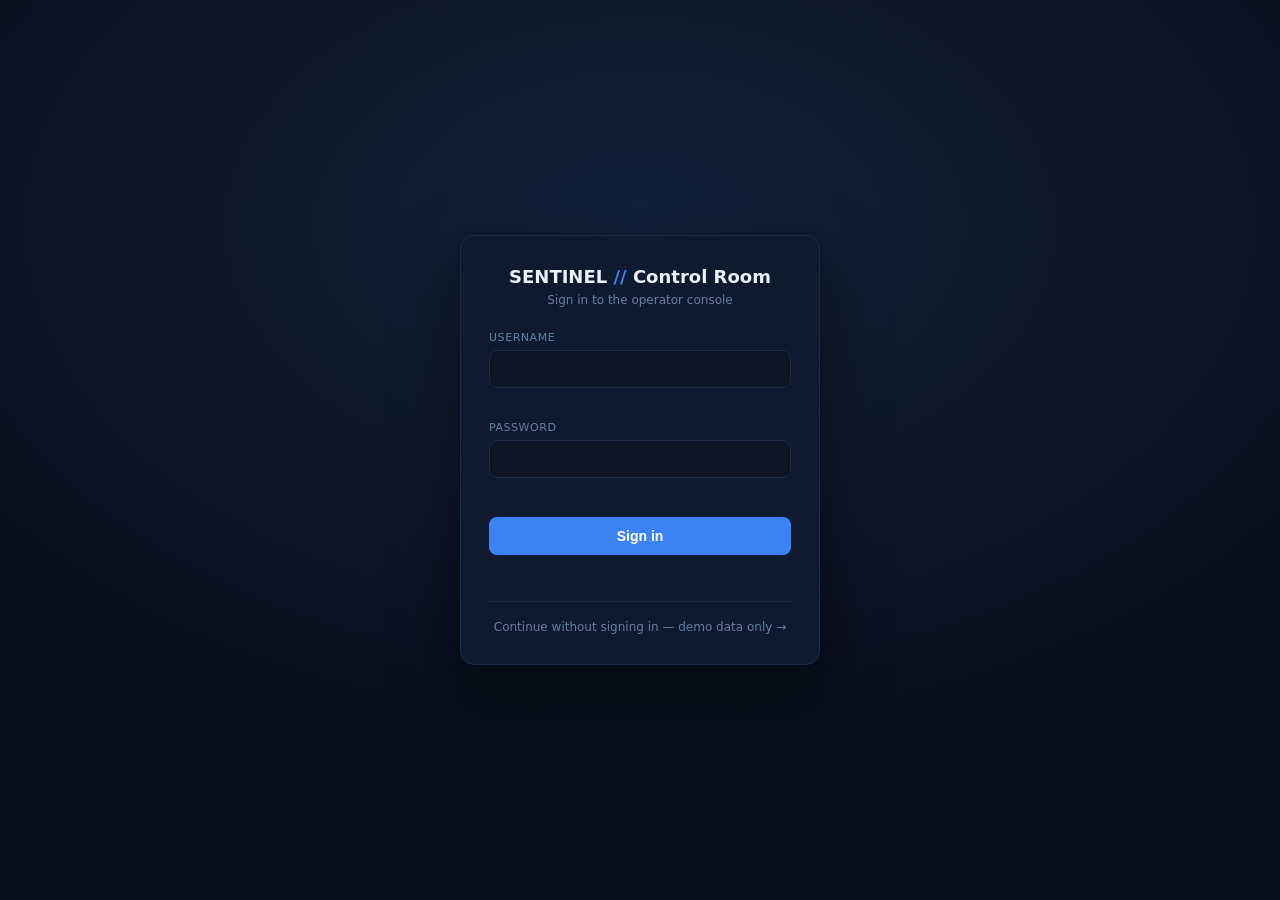
==== commit c7399cca: "INITIAL COMMIT" ====
--- a/web/console/index.html
+++ b/web/console/index.html
@@ -3,33 +3,37 @@
 <head>
   <meta charset="utf-8">
   <meta name="viewport" content="width=device-width, initial-scale=1">
-  <title>Sentinel Operator Console</title>
+  <meta name="description" content="Sentinel operator console — live Gujarat CCTV grid, watchlist alerts and cross-camera vehicle tracking for police control rooms.">
+  <meta name="theme-color" content="#0a0f1c">
+  <title>Sentinel — Control Room</title>
+  <link rel="icon" type="image/svg+xml" href="favicon.svg">
   <link rel="stylesheet" href="vendor/leaflet/leaflet.css">
+  <link rel="stylesheet" href="vendor/leaflet-cluster/MarkerCluster.css">
+  <link rel="stylesheet" href="vendor/leaflet-cluster/MarkerCluster.Default.css">
   <link rel="stylesheet" href="style.css">
 </head>
 <body>
+  <a href="#map" class="skip-link" data-i18n="skipToMap">Skip to map</a>
   <div id="app">
 
-    <header id="topbar">
+    <header id="topbar" role="banner">
       <div class="brand">
-        <span class="brand-mark">&#9673;</span>
-        <span class="brand-name">SENTINEL</span>
-        <span class="brand-sub">Operator Console</span>
-      </div>
-
-      <div class="topbar-stats" id="topbar-stats">
-        <div class="stat"><span class="stat-value" id="stat-cameras">&mdash;</span><span class="stat-label">cameras</span></div>
-        <div class="stat"><span class="stat-value" id="stat-online">&mdash;</span><span class="stat-label">online</span></div>
-        <div class="stat"><span class="stat-value" id="stat-tracks">&mdash;</span><span class="stat-label">active tracks</span></div>
-        <div class="stat"><span class="stat-value" id="stat-alerts">&mdash;</span><span class="stat-label">open alerts</span></div>
+        <span class="brand-title">SENTINEL <span class="slash">//</span> Control Room</span>
+        <span class="brand-sub">Gujarat Police &middot; live CCTV grid</span>
       </div>
 
       <div class="topbar-right">
-        <button id="safety-toggle" class="toggle-safety" type="button" title="Highlight isolated/high-risk zones and surface women's-safety alerts first">
-          <span class="switch"></span><span>Women&rsquo;s Safety Mode</span>
+        <select id="lang-select" class="lang-select" title="Language">
+          <option value="en">EN</option>
+          <option value="gu">ગુજરાતી</option>
+          <option value="hi">हिंदी</option>
+        </select>
+        <button id="wall-btn" class="topbar-btn" type="button" data-i18n="videoWall">Video wall</button>
+        <button id="safety-toggle" class="toggle-safety" type="button" title="Prioritise women's-safety alerts and highlight high-risk zones">
+          <span class="switch"></span><span data-i18n="womenSafety">Women&rsquo;s Safety</span>
         </button>
-        <button id="sos-btn" class="btn-sos" type="button" title="Report a women's-safety SOS (see api/routers/alerts.py — no login required for a real one)">SOS</button>
-        <span id="data-mode" class="badge badge-demo" title="Where camera and event data is coming from"><span class="badge-dot"></span>DEMO DATA</span>
+        <button id="sos-btn" class="btn-sos" type="button" title="Raise a women's-safety SOS">SOS</button>
+        <span id="data-mode" class="badge badge-demo"><span class="badge-dot"></span>DEMO DATA</span>
         <span class="clock" id="clock">--:--:--</span>
         <button id="user-chip" class="user-chip" type="button" hidden>
           <span class="avatar" id="user-avatar">&mdash;</span>
@@ -40,53 +44,70 @@
 
     <div id="layout">
 
-      <aside id="sidebar">
+      <aside id="sidebar" role="complementary" aria-label="Camera list">
         <div class="panel-head">
-          <h2>Cameras</h2>
-          <input id="camera-search" type="search" placeholder="Search code, name, ward&hellip;" autocomplete="off">
-        </div>
-        <div class="filter-row" id="status-filters">
-          <button class="chip chip-active" data-status="all">All</button>
-          <button class="chip" data-status="active">Active</button>
-          <button class="chip" data-status="faulty">Faulty</button>
-          <button class="chip" data-status="maintenance">Maint.</button>
-          <button class="chip" data-status="inactive">Offline</button>
-        </div>
-        <ul id="camera-list" class="camera-list"></ul>
+          <h2 data-i18n="cameras">Cameras</h2>
+          <span class="count-pill" id="cam-count">&mdash;</span>
+        </div>
+        <div class="sidebar-controls">
+          <label for="camera-search" class="sr-only" data-i18n="searchCameras">Search name, code or district&hellip;</label>
+          <input id="camera-search" type="search" data-i18n-ph="searchCameras" placeholder="Search name, code or district&hellip;" autocomplete="off">
+          <div class="filter-row" id="status-filters" role="group" aria-label="Filter cameras by status">
+            <button class="chip chip-active" data-status="all" data-i18n="all" aria-pressed="true">All</button>
+            <button class="chip" data-status="active" data-i18n="live" aria-pressed="false">Live</button>
+            <button class="chip" data-status="faulty" data-i18n="faulty" aria-pressed="false">Faulty</button>
+            <button class="chip" data-status="inactive" data-i18n="offline" aria-pressed="false">Offline</button>
+          </div>
+        </div>
+        <ul id="camera-list" class="camera-list" aria-busy="true">
+          <li class="skeleton-row" aria-hidden="true"></li>
+          <li class="skeleton-row" aria-hidden="true"></li>
+          <li class="skeleton-row" aria-hidden="true"></li>
+          <li class="skeleton-row" aria-hidden="true"></li>
+          <li class="skeleton-row" aria-hidden="true"></li>
+        </ul>
       </aside>
 
       <main id="map-wrap">
-        <div id="map"></div>
-        <div id="radar-sweep"></div>
-        <div id="map-toast"></div>
-        <div id="map-legend">
-          <div class="legend-row"><span class="dot dot-active"></span>active</div>
-          <div class="legend-row"><span class="dot dot-faulty"></span>faulty</div>
-          <div class="legend-row"><span class="dot dot-maintenance"></span>maintenance</div>
-          <div class="legend-row"><span class="dot dot-inactive"></span>offline</div>
-        </div>
+        <div id="map" role="region" aria-label="Map of Gujarat showing camera locations"></div>
+        <div id="map-toast" role="alert" aria-live="assertive"></div>
+        <div id="map-legend" aria-label="Map legend">
+          <div class="legend-row"><span class="pin pin-active"></span><span data-i18n="live">live</span></div>
+          <div class="legend-row"><span class="pin pin-alert"></span><span data-i18n="activeAlert">active alert</span></div>
+          <div class="legend-row"><span class="pin pin-faulty"></span><span data-i18n="faulty">faulty</span></div>
+          <div class="legend-row"><span class="pin pin-inactive"></span><span data-i18n="offline">offline</span></div>
+        </div>
+        <button id="reset-view" class="map-btn" type="button" data-i18n="fitAll">Fit all cameras</button>
       </main>
 
-      <aside id="side-panel">
-        <div class="tabs" id="panel-tabs">
-          <button class="tab tab-active" data-tab="alerts">Alerts <span id="alerts-count" class="tab-count">0</span></button>
-          <button class="tab" data-tab="watchlist">Watchlist</button>
-          <button class="tab" data-tab="events">Live Events</button>
-        </div>
-
-        <div id="tab-alerts" class="tab-body tab-body-active">
+      <aside id="side-panel" role="complementary" aria-label="Alerts, watchlist and activity">
+        <div class="tabs" id="panel-tabs" role="tablist">
+          <button class="tab tab-active" data-tab="alerts" role="tab" aria-selected="true"><span data-i18n="alerts">Alerts</span> <span id="alerts-count" class="tab-count" aria-live="polite">0</span></button>
+          <button class="tab" data-tab="watchlist" data-i18n="trackVehicle" role="tab" aria-selected="false">Track a vehicle</button>
+          <button class="tab" data-tab="events" data-i18n="activity" role="tab" aria-selected="false">Activity</button>
+        </div>
+
+        <div id="tab-alerts" class="tab-body tab-body-active" role="tabpanel">
+          <div class="alert-filters" id="alert-filters" role="group" aria-label="Filter alerts by type">
+            <button class="fchip fchip-active" data-filter="all" data-i18n="all" aria-pressed="true">All</button>
+            <button class="fchip" data-filter="watchlist" data-i18n="watchlistF" aria-pressed="false">Watchlist</button>
+            <button class="fchip" data-filter="safety" data-i18n="safetyF" aria-pressed="false">Women&rsquo;s safety</button>
+            <button class="fchip" data-filter="other" data-i18n="otherF" aria-pressed="false">Other</button>
+          </div>
           <ul id="alerts-list" class="feed-list"></ul>
         </div>
 
-        <div id="tab-watchlist" class="tab-body">
+        <div id="tab-watchlist" class="tab-body" role="tabpanel">
           <div class="wl-search">
-            <input id="wl-search-input" type="search" placeholder="Plate, name or case ref&hellip;" autocomplete="off">
-            <button id="wl-search-btn" type="button">Search</button>
+            <label for="wl-search-input" class="sr-only" data-i18n="searchWatchlist">Plate, name or case reference&hellip;</label>
+            <input id="wl-search-input" type="search" data-i18n-ph="searchWatchlist" placeholder="Plate, name or case reference&hellip;" autocomplete="off">
+            <button id="wl-search-btn" type="button" data-i18n="search">Search</button>
           </div>
+          <div id="wl-hint" class="wl-hint" data-i18n="wlHint">Search the watchlist, then open a vehicle to see its route across cameras on the map.</div>
           <ul id="wl-list" class="wl-list"></ul>
         </div>
 
-        <div id="tab-events" class="tab-body">
+        <div id="tab-events" class="tab-body" role="tabpanel">
           <ul id="events-list" class="feed-list"></ul>
         </div>
       </aside>
@@ -94,51 +115,93 @@
     </div>
 
     <footer id="statusbar">
-      <span id="footer-note">Metadata only &mdash; no video crosses this console. See services/analytics for the edge pipeline that produces these events.</span>
+      <span class="tel-item"><span class="tel-dot" id="tel-dot"></span><span id="tel-mode">Demo data</span></span>
+      <span class="tel-item"><b id="tel-cameras">&mdash;</b> <span data-i18n="cameras">cameras</span></span>
+      <span class="tel-item"><b id="tel-live">&mdash;</b> <span data-i18n="live">live</span></span>
+      <span class="tel-item"><b id="tel-open">&mdash;</b> <span data-i18n="openAlerts">open alerts</span></span>
+      <span id="footer-note" data-i18n="metaNote">Edge analytics are metadata-only &middot; live video on demand.</span>
+      <button id="privacy-btn" class="footer-link" type="button" data-i18n="dataPrivacy">Data &amp; Privacy</button>
     </footer>
 
   </div>
 
-  <div id="camera-detail" class="drawer" hidden>
+  <div id="camera-detail" class="drawer" hidden role="dialog" aria-modal="true" aria-labelledby="cd-title">
     <div class="drawer-head">
       <h3 id="cd-title">&mdash;</h3>
       <button id="cd-close" class="icon-btn" aria-label="Close">&times;</button>
     </div>
+    <div class="drawer-video" id="cd-video">
+      <div class="cd-video-frame">
+        <video id="cd-player" class="cd-player" playsinline muted controls></video>
+        <div id="cd-video-spinner" class="video-spinner" hidden aria-hidden="true"></div>
+      </div>
+      <div id="cd-video-msg" class="cd-video-msg" aria-live="polite"></div>
+    </div>
     <div class="drawer-body" id="cd-body"></div>
   </div>
 
-  <div id="login-overlay">
+  <div id="wall-overlay" class="wall-overlay" hidden role="dialog" aria-modal="true" aria-labelledby="wall-title-el">
+    <div class="wall-head">
+      <span class="wall-title" id="wall-title-el" data-i18n="videoWall">Video wall</span>
+      <span class="wall-sub" id="wall-sub"></span>
+      <button id="wall-close" class="icon-btn" aria-label="Close">&times;</button>
+    </div>
+    <div id="wall-grid" class="wall-grid"></div>
+  </div>
+
+  <div id="login-overlay" role="dialog" aria-modal="true" aria-labelledby="login-brand-el">
     <div class="login-card">
-      <div class="login-brand"><span class="brand-mark">&#9673;</span><span class="brand-name">SENTINEL</span></div>
-      <div class="login-sub">Sign in to the operator console</div>
-      <form id="login-form">
+      <div class="login-brand" id="login-brand-el">SENTINEL <span class="slash">//</span> Control Room</div>
+      <div class="login-sub" data-i18n="signInSub">Sign in to the operator console</div>
+      <form id="login-form" novalidate>
         <div class="login-field">
-          <label for="login-username">Username</label>
-          <input id="login-username" type="text" autocomplete="username" required>
+          <label for="login-username" data-i18n="username">Username</label>
+          <input id="login-username" type="text" autocomplete="username" aria-describedby="login-username-err" required>
+          <div id="login-username-err" class="field-error" aria-live="polite"></div>
         </div>
         <div class="login-field">
-          <label for="login-password">Password</label>
-          <input id="login-password" type="password" autocomplete="current-password" required>
-        </div>
-        <button id="login-submit" class="login-submit" type="submit">Sign in</button>
-        <div id="login-error" class="login-error"></div>
+          <label for="login-password" data-i18n="password">Password</label>
+          <input id="login-password" type="password" autocomplete="current-password" aria-describedby="login-password-err" required>
+          <div id="login-password-err" class="field-error" aria-live="polite"></div>
+        </div>
+        <button id="login-submit" class="login-submit" type="submit" data-i18n="signIn">Sign in</button>
+        <div id="login-error" class="login-error" aria-live="polite"></div>
       </form>
-      <a id="login-demo" class="login-demo">Continue without signing in &mdash; demo data only &rarr;</a>
-    </div>
-  </div>
-
-  <div id="sos-modal" class="modal-backdrop" hidden>
+      <a id="login-demo" class="login-demo" data-i18n="continueDemo">Continue without signing in &mdash; demo data only &rarr;</a>
+    </div>
+  </div>
+
+  <div id="sos-modal" class="modal-backdrop" hidden role="dialog" aria-modal="true" aria-labelledby="sos-title-el">
     <div class="modal-card">
-      <h3>Report SOS</h3>
-      <p>This sends a real, unauthenticated panic signal to <code>POST /api/sos</code> &mdash; exactly what a kiosk or the mobile app would send. It opens a critical alert immediately, with no login required. Use this to demo the women&rsquo;s-safety response path.</p>
+      <h3 id="sos-title-el" data-i18n="raiseSos">Raise an SOS</h3>
+      <p data-i18n="sosBody">This sends a real women&rsquo;s-safety panic signal and opens a critical alert immediately &mdash; no login required, exactly as a public kiosk or the mobile app would send it.</p>
       <div class="modal-actions">
-        <button id="sos-cancel" class="modal-cancel" type="button">Cancel</button>
-        <button id="sos-confirm" class="modal-confirm" type="button">Send SOS</button>
+        <button id="sos-cancel" class="modal-cancel" type="button" data-i18n="cancel">Cancel</button>
+        <button id="sos-confirm" class="modal-confirm" type="button" data-i18n="sendSos">Send SOS</button>
+      </div>
+    </div>
+  </div>
+
+  <div id="privacy-modal" class="modal-backdrop" hidden role="dialog" aria-modal="true" aria-labelledby="privacy-title-el">
+    <div class="modal-card modal-card-wide">
+      <h3 id="privacy-title-el" data-i18n="privacyTitle">Data &amp; Privacy</h3>
+      <div class="privacy-body">
+        <h4 data-i18n="privacyH1">What is collected, and why</h4>
+        <p><span data-i18n="privacyP1">Camera metadata, number-plate reads and watchlist matches are logged against a stated purpose and case reference. Raw video is never stored by Sentinel — it is only ever proxied live, on demand.</span> <span class="privacy-ref"><span data-i18n="privacyRef">Full detail:</span> <code>docs/DATA_HANDLING_AND_RETENTION.md</code></span></p>
+        <h4 data-i18n="privacyH2">Automated matching</h4>
+        <p><span data-i18n="privacyP2">Plate and face matching are automated; opening an alert is automated. Dispatching, closing or acting on an alert is always a human decision, recorded under the operator&rsquo;s own identity.</span> <span class="privacy-ref"><span data-i18n="privacyRef">Full detail:</span> <code>docs/AUTOMATED_PROCESSING_DISCLOSURE.md</code></span></p>
+        <h4 data-i18n="privacyH3">Access control &amp; audit</h4>
+        <p><span data-i18n="privacyP3">Every access is scoped by jurisdiction at the database level and written to an append-only, tamper-evident audit trail.</span> <span class="privacy-ref"><span data-i18n="privacyRef">Full detail:</span> <code>docs/SECURITY.md</code></span></p>
+      </div>
+      <div class="modal-actions">
+        <button id="privacy-close" class="modal-cancel" type="button" data-i18n="close">Close</button>
       </div>
     </div>
   </div>
 
   <script src="vendor/leaflet/leaflet.js"></script>
+  <script src="vendor/leaflet-cluster/markercluster.js"></script>
+  <script src="vendor/hls/hls.min.js"></script>
   <script src="api.js"></script>
   <script src="app.js"></script>
 </body>
--- a/web/console/vendor/leaflet-cluster/MarkerCluster.css
+++ b/web/console/vendor/leaflet-cluster/MarkerCluster.css
@@ -0,0 +1,14 @@
+.leaflet-cluster-anim .leaflet-marker-icon, .leaflet-cluster-anim .leaflet-marker-shadow {
+	-webkit-transition: -webkit-transform 0.3s ease-out, opacity 0.3s ease-in;
+	-moz-transition: -moz-transform 0.3s ease-out, opacity 0.3s ease-in;
+	-o-transition: -o-transform 0.3s ease-out, opacity 0.3s ease-in;
+	transition: transform 0.3s ease-out, opacity 0.3s ease-in;
+}
+
+.leaflet-cluster-spider-leg {
+	/* stroke-dashoffset (duration and function) should match with leaflet-marker-icon transform in order to track it exactly */
+	-webkit-transition: -webkit-stroke-dashoffset 0.3s ease-out, -webkit-stroke-opacity 0.3s ease-in;
+	-moz-transition: -moz-stroke-dashoffset 0.3s ease-out, -moz-stroke-opacity 0.3s ease-in;
+	-o-transition: -o-stroke-dashoffset 0.3s ease-out, -o-stroke-opacity 0.3s ease-in;
+	transition: stroke-dashoffset 0.3s ease-out, stroke-opacity 0.3s ease-in;
+}
--- a/web/console/vendor/leaflet-cluster/MarkerCluster.Default.css
+++ b/web/console/vendor/leaflet-cluster/MarkerCluster.Default.css
@@ -0,0 +1,60 @@
+.marker-cluster-small {
+	background-color: rgba(181, 226, 140, 0.6);
+	}
+.marker-cluster-small div {
+	background-color: rgba(110, 204, 57, 0.6);
+	}
+
+.marker-cluster-medium {
+	background-color: rgba(241, 211, 87, 0.6);
+	}
+.marker-cluster-medium div {
+	background-color: rgba(240, 194, 12, 0.6);
+	}
+
+.marker-cluster-large {
+	background-color: rgba(253, 156, 115, 0.6);
+	}
+.marker-cluster-large div {
+	background-color: rgba(241, 128, 23, 0.6);
+	}
+
+	/* IE 6-8 fallback colors */
+.leaflet-oldie .marker-cluster-small {
+	background-color: rgb(181, 226, 140);
+	}
+.leaflet-oldie .marker-cluster-small div {
+	background-color: rgb(110, 204, 57);
+	}
+
+.leaflet-oldie .marker-cluster-medium {
+	background-color: rgb(241, 211, 87);
+	}
+.leaflet-oldie .marker-cluster-medium div {
+	background-color: rgb(240, 194, 12);
+	}
+
+.leaflet-oldie .marker-cluster-large {
+	background-color: rgb(253, 156, 115);
+	}
+.leaflet-oldie .marker-cluster-large div {
+	background-color: rgb(241, 128, 23);
+}
+
+.marker-cluster {
+	background-clip: padding-box;
+	border-radius: 20px;
+	}
+.marker-cluster div {
+	width: 30px;
+	height: 30px;
+	margin-left: 5px;
+	margin-top: 5px;
+
+	text-align: center;
+	border-radius: 15px;
+	font: 12px "Helvetica Neue", Arial, Helvetica, sans-serif;
+	}
+.marker-cluster span {
+	line-height: 30px;
+	}
--- a/web/console/style.css
+++ b/web/console/style.css
@@ -1,583 +1,433 @@
-/* Sentinel operator console.
+/* Sentinel — Control Room console.
  *
- * System fonts only — the console's CSP (see web/nginx.conf) is font-src 'self'
- * with nothing vendored, so a webfont would simply fail to load. Inline style
- * attributes are fine (style-src allows 'unsafe-inline'); inline <script> is not,
- * which is why every behaviour lives in api.js / app.js.
+ * Palette and layout match the official Sentinel grid portal: a dark navy
+ * ground, one bright blue accent, green only for "live", and clean cards with
+ * generous spacing. Deliberately simple: the operators are police staff, many
+ * non-technical, so the design favours large legible labels, plain language,
+ * and one obvious thing per panel over dense dashboards.
  *
- * Visual language: a control-room console reads as "alive" through motion and
- * light, not more chrome — a pulsing live indicator, a slow radar sweep behind
- * the map, glow on the things that matter (accent text, open alerts, the SOS
- * button), and glass panels that let the sweep bleed through at the edges.
- * Every animation is subtle and looping, never attention-grabbing on its own —
- * the eye should register "this room is watching something", not be pulled to
- * any one element.
+ * System fonts only (the console's CSP is font-src 'self'). Inline styles are
+ * allowed; inline <script> is not — all behaviour is in api.js / app.js.
  */
 
 :root {
-  --bg-0: #070a10;
-  --bg-1: #0c111a;
-  --bg-2: #121a26;
-  --bg-3: #192332;
-  --bg-glass: rgba(18, 26, 38, 0.72);
-  --line: #22304480;
-  --line-solid: #223044;
-  --text-0: #eef3fa;
-  --text-1: #a7b7cc;
-  --text-2: #6b7d95;
-  --accent: #2fe0c4;
-  --accent-2: #47a8ff;
-  --accent-dim: #164f47;
-  --accent-glow: rgba(47, 224, 196, 0.45);
-  --safety: #ff5da2;
-  --safety-dim: #6e2249;
-  --safety-glow: rgba(255, 93, 162, 0.5);
-  --status-active: #2fe0c4;
-  --status-faulty: #ff5470;
-  --status-maintenance: #ffb443;
-  --status-inactive: #4a5568;
-  --sev-info: #47a8ff;
-  --sev-advisory: #ffb443;
-  --sev-urgent: #ff8a3d;
-  --sev-critical: #ff5470;
+  --bg: #0a0f1c;
+  --bg-2: #0d1526;
+  --panel: #0f1a30;
+  --card: #132039;
+  --card-2: #17264260;
+  --line: #22314e;
+  --line-soft: #1b2a47;
+  --text-0: #eaf1fb;
+  --text-1: #9db0ce;
+  --text-2: #6480a0;
+  --blue: #3b82f6;
+  --blue-bright: #5b9dff;
+  --blue-dim: #16294d;
+  --green: #22c55e;
+  --amber: #f59e0b;
+  --red: #ef4444;
+  --pink: #ec4899;
+  --sev-info: #3b82f6;
+  --sev-advisory: #f59e0b;
+  --sev-urgent: #fb923c;
+  --sev-critical: #ef4444;
+  --radius: 10px;
   --mono: ui-monospace, "SF Mono", Consolas, "Cascadia Mono", monospace;
   --sans: -apple-system, "Segoe UI", system-ui, sans-serif;
-  --radius: 8px;
 }
 
 * { box-sizing: border-box; }
-::selection { background: var(--accent-dim); color: var(--text-0); }
-
-/* Thin, dark scrollbars everywhere instead of the OS default — a browser-chrome
-   scrollbar is the fastest way to make a "console" look like a web page. */
-* { scrollbar-width: thin; scrollbar-color: var(--line-solid) transparent; }
-*::-webkit-scrollbar { width: 8px; height: 8px; }
+* { scrollbar-width: thin; scrollbar-color: #22314e transparent; }
+*::-webkit-scrollbar { width: 9px; height: 9px; }
 *::-webkit-scrollbar-track { background: transparent; }
-*::-webkit-scrollbar-thumb { background: var(--line-solid); border-radius: 4px; }
-*::-webkit-scrollbar-thumb:hover { background: var(--accent-dim); }
+*::-webkit-scrollbar-thumb { background: #22314e; border-radius: 5px; }
+*::-webkit-scrollbar-thumb:hover { background: #2f4569; }
+::selection { background: var(--blue-dim); color: var(--text-0); }
+
+/* ---------- accessibility: focus, skip link, screen-reader-only text ---------- */
+:focus-visible { outline: 2px solid var(--blue-bright); outline-offset: 2px; border-radius: 4px; }
+.sr-only { position: absolute; width: 1px; height: 1px; padding: 0; margin: -1px; overflow: hidden;
+  clip: rect(0,0,0,0); white-space: nowrap; border: 0; }
+.skip-link { position: absolute; left: 10px; top: -50px; z-index: 5000; background: var(--blue);
+  color: #fff; padding: 10px 16px; border-radius: 8px; font-size: 13px; font-weight: 700;
+  text-decoration: none; transition: top 120ms; }
+.skip-link:focus { top: 10px; }
 
 html, body {
-  margin: 0;
-  height: 100%;
-  background: var(--bg-0);
+  margin: 0; height: 100%;
+  background: var(--bg);
   color: var(--text-0);
   font-family: var(--sans);
-  font-size: 13px;
-}
-
-/* A faint moving glow low in the viewport, behind everything — the console's
-   ambient light source. Fixed and non-interactive, so it never competes with
-   real content or clips inside a scrolling panel. */
-body::before {
-  content: "";
-  position: fixed;
-  inset: 0;
-  z-index: 0;
-  pointer-events: none;
-  background:
-    radial-gradient(680px 420px at 14% 108%, rgba(47, 224, 196, 0.08), transparent 60%),
-    radial-gradient(560px 360px at 92% -8%, rgba(71, 168, 255, 0.07), transparent 60%);
-}
-
-#app {
-  position: relative;
-  z-index: 1;
-  display: grid;
-  grid-template-rows: 56px 1fr 26px;
-  height: 100vh;
-}
+  font-size: 13.5px;
+}
+
+#app { display: grid; grid-template-rows: 58px 1fr 30px; height: 100vh; }
 
 /* ---------- topbar ---------- */
-
 #topbar {
-  display: flex;
-  align-items: center;
-  gap: 24px;
-  padding: 0 18px;
-  background: linear-gradient(180deg, var(--bg-1), var(--bg-1) 90%, rgba(12, 17, 26, 0.6));
-  border-bottom: 1px solid var(--line);
-  box-shadow: 0 1px 0 rgba(0, 0, 0, 0.4);
-}
-
-.brand { display: flex; align-items: baseline; gap: 9px; }
-.brand-mark {
-  color: var(--accent);
-  font-size: 18px;
-  text-shadow: 0 0 10px var(--accent-glow);
-  animation: mark-pulse 3.6s ease-in-out infinite;
-}
-@keyframes mark-pulse {
-  0%, 100% { text-shadow: 0 0 8px var(--accent-glow); opacity: 0.9; }
-  50% { text-shadow: 0 0 16px var(--accent-glow); opacity: 1; }
-}
-.brand-name { font-weight: 800; letter-spacing: 0.16em; font-size: 15px; }
-.brand-sub { color: var(--text-2); font-size: 12px; }
-
-.topbar-stats { display: flex; gap: 22px; margin-left: 8px; }
-.stat { display: flex; flex-direction: column; align-items: center; line-height: 1.1; }
-.stat-value { font-family: var(--mono); font-size: 17px; font-weight: 700; color: var(--text-0); font-variant-numeric: tabular-nums; }
-.stat-label { font-size: 9.5px; color: var(--text-2); text-transform: uppercase; letter-spacing: 0.07em; }
-.stat-value.stat-hot { color: var(--sev-critical); text-shadow: 0 0 10px rgba(255, 84, 112, 0.55); }
+  display: flex; align-items: center; gap: 20px; padding: 0 20px;
+  background: var(--bg-2); border-bottom: 1px solid var(--line-soft);
+}
+.brand { display: flex; flex-direction: column; line-height: 1.2; }
+.brand-title { font-size: 17px; font-weight: 700; letter-spacing: 0.02em; color: var(--text-0); }
+.brand-title .slash, .login-brand .slash { color: var(--blue); font-weight: 800; }
+.brand-sub { font-size: 11.5px; color: var(--text-2); margin-top: 1px; }
 
 .topbar-right { margin-left: auto; display: flex; align-items: center; gap: 12px; }
 
-.badge {
-  font-size: 10px;
-  font-weight: 700;
-  letter-spacing: 0.08em;
-  padding: 4px 9px;
-  border-radius: 999px;
-  text-transform: uppercase;
-  display: inline-flex;
-  align-items: center;
-  gap: 5px;
-}
-.badge-dot { width: 6px; height: 6px; border-radius: 50%; display: inline-block; }
-.badge-demo { background: rgba(255, 180, 67, 0.12); color: var(--status-maintenance); border: 1px solid rgba(255, 180, 67, 0.35); }
-.badge-demo .badge-dot { background: var(--status-maintenance); }
-.badge-live { background: rgba(47, 224, 196, 0.12); color: var(--accent); border: 1px solid rgba(47, 224, 196, 0.4); }
-.badge-live .badge-dot { background: var(--accent); box-shadow: 0 0 6px var(--accent); animation: live-blink 1.6s ease-in-out infinite; }
-@keyframes live-blink { 0%, 100% { opacity: 1; } 50% { opacity: 0.35; } }
-
-.btn-sos {
-  background: linear-gradient(180deg, #ff5da2, #e6337f);
-  color: #1a0410;
-  border: none;
-  font-weight: 800;
-  font-size: 11px;
-  letter-spacing: 0.06em;
-  padding: 7px 14px;
-  border-radius: 6px;
-  cursor: pointer;
-  box-shadow: 0 0 0 1px rgba(255, 93, 162, 0.5), 0 0 18px rgba(255, 93, 162, 0.45);
-  animation: sos-glow 2.2s ease-in-out infinite;
-}
-.btn-sos:hover { filter: brightness(1.12); }
-@keyframes sos-glow {
-  0%, 100% { box-shadow: 0 0 0 1px rgba(255, 93, 162, 0.5), 0 0 14px rgba(255, 93, 162, 0.35); }
-  50% { box-shadow: 0 0 0 1px rgba(255, 93, 162, 0.7), 0 0 26px rgba(255, 93, 162, 0.6); }
-}
-
-.toggle-safety {
-  display: inline-flex;
-  align-items: center;
-  gap: 7px;
-  background: var(--bg-2);
-  border: 1px solid var(--line-solid);
-  border-radius: 999px;
-  padding: 5px 10px 5px 6px;
-  cursor: pointer;
-  font-size: 11px;
-  color: var(--text-1);
-}
-.toggle-safety .switch {
-  width: 28px; height: 16px; border-radius: 999px; background: var(--bg-3);
-  border: 1px solid var(--line-solid); position: relative; transition: background 150ms, border-color 150ms;
-}
-.toggle-safety .switch::after {
-  content: ""; position: absolute; top: 1px; left: 1px; width: 12px; height: 12px;
-  border-radius: 50%; background: var(--text-2); transition: transform 150ms, background 150ms, box-shadow 150ms;
-}
+.badge { font-size: 10.5px; font-weight: 700; letter-spacing: 0.06em; padding: 4px 10px;
+  border-radius: 999px; text-transform: uppercase; display: inline-flex; align-items: center; gap: 6px; }
+.badge-dot { width: 7px; height: 7px; border-radius: 50%; display: inline-block; }
+.badge-demo { background: rgba(245,158,11,0.12); color: var(--amber); border: 1px solid rgba(245,158,11,0.35); }
+.badge-demo .badge-dot { background: var(--amber); }
+.badge-live { background: rgba(34,197,94,0.13); color: var(--green); border: 1px solid rgba(34,197,94,0.4); }
+.badge-live .badge-dot { background: var(--green); box-shadow: 0 0 7px var(--green); animation: blink 1.8s ease-in-out infinite; }
+@keyframes blink { 0%,100% { opacity: 1; } 50% { opacity: 0.4; } }
+
+.clock { font-family: var(--mono); color: var(--text-1); font-size: 12.5px; min-width: 70px; text-align: right; font-variant-numeric: tabular-nums; }
+
+.toggle-safety { display: inline-flex; align-items: center; gap: 8px; background: var(--card);
+  border: 1px solid var(--line-soft); border-radius: 999px; padding: 5px 12px 5px 6px; cursor: pointer;
+  font-size: 12px; color: var(--text-1); }
+.toggle-safety .switch { width: 30px; height: 17px; border-radius: 999px; background: var(--bg);
+  border: 1px solid var(--line-soft); position: relative; transition: 150ms; }
+.toggle-safety .switch::after { content: ""; position: absolute; top: 1px; left: 1px; width: 13px; height: 13px;
+  border-radius: 50%; background: var(--text-2); transition: 150ms; }
 .toggle-safety.on { color: var(--text-0); }
-.toggle-safety.on .switch { background: var(--safety-dim); border-color: var(--safety); }
-.toggle-safety.on .switch::after { transform: translateX(12px); background: var(--safety); box-shadow: 0 0 8px var(--safety-glow); }
-
-.clock { font-family: var(--mono); color: var(--text-1); font-size: 12px; min-width: 68px; text-align: right; font-variant-numeric: tabular-nums; }
-
-.user-chip {
-  display: flex; align-items: center; gap: 8px; padding: 4px 10px 4px 4px;
-  border: 1px solid var(--line-solid); border-radius: 999px; background: var(--bg-2); cursor: pointer;
-  font-size: 11.5px; color: var(--text-1);
-}
-.user-chip .avatar {
-  width: 22px; height: 22px; border-radius: 50%; display: flex; align-items: center; justify-content: center;
-  background: linear-gradient(140deg, var(--accent-dim), var(--bg-3)); color: var(--accent); font-weight: 700; font-size: 10.5px;
-}
-.user-chip:hover { color: var(--text-0); border-color: var(--accent-dim); }
+.toggle-safety.on .switch { background: rgba(236,72,153,0.3); border-color: var(--pink); }
+.toggle-safety.on .switch::after { transform: translateX(13px); background: var(--pink); box-shadow: 0 0 8px var(--pink); }
+
+.btn-sos { background: var(--red); color: #fff; border: none; font-weight: 800; font-size: 11.5px;
+  letter-spacing: 0.06em; padding: 8px 15px; border-radius: 7px; cursor: pointer;
+  box-shadow: 0 0 0 1px rgba(239,68,68,0.5), 0 4px 14px rgba(239,68,68,0.3); }
+.btn-sos:hover { filter: brightness(1.1); }
+
+.user-chip { display: flex; align-items: center; gap: 8px; padding: 4px 12px 4px 4px;
+  border: 1px solid var(--line-soft); border-radius: 999px; background: var(--card); cursor: pointer;
+  font-size: 12px; color: var(--text-1); }
+.user-chip .avatar { width: 24px; height: 24px; border-radius: 50%; display: flex; align-items: center;
+  justify-content: center; background: var(--blue-dim); color: var(--blue-bright); font-weight: 700; font-size: 11px; }
+.user-chip:hover { border-color: var(--blue); color: var(--text-0); }
 
 /* ---------- layout ---------- */
-
-#layout {
-  display: grid;
-  grid-template-columns: 280px 1fr 340px;
-  min-height: 0;
-}
-
-#sidebar, #side-panel {
-  background: var(--bg-glass);
-  backdrop-filter: blur(6px);
-  min-height: 0;
-  display: flex;
-  flex-direction: column;
-}
-#sidebar { border-right: 1px solid var(--line); }
-#side-panel { border-left: 1px solid var(--line); }
-
-.panel-head { padding: 13px 12px 9px; }
-.panel-head h2 {
-  margin: 0 0 9px; font-size: 11.5px; text-transform: uppercase; letter-spacing: 0.1em; color: var(--text-1);
-  display: flex; align-items: center; gap: 7px;
-}
-.panel-head h2::before {
-  content: ""; width: 3px; height: 12px; border-radius: 2px;
-  background: linear-gradient(180deg, var(--accent), var(--accent-2)); display: inline-block;
-}
-
-#camera-search {
-  width: 100%;
-  background: var(--bg-2);
-  border: 1px solid var(--line-solid);
-  color: var(--text-0);
-  border-radius: 6px;
-  padding: 7px 9px;
-  font-size: 12px;
-  font-family: var(--sans);
-}
-#camera-search:focus { outline: none; border-color: var(--accent-dim); box-shadow: 0 0 0 3px rgba(47, 224, 196, 0.12); }
-
-.filter-row { display: flex; gap: 6px; padding: 0 12px 10px; flex-wrap: wrap; }
-.chip {
-  background: var(--bg-2);
-  border: 1px solid var(--line-solid);
-  color: var(--text-1);
-  font-size: 11px;
-  padding: 4px 10px;
-  border-radius: 999px;
-  cursor: pointer;
-  transition: border-color 120ms, color 120ms;
-}
-.chip:hover { color: var(--text-0); border-color: var(--accent-dim); }
-.chip-active { background: var(--accent-dim); border-color: var(--accent); color: var(--text-0); box-shadow: 0 0 10px rgba(47, 224, 196, 0.18); }
-
-.camera-list { list-style: none; margin: 0; padding: 4px; overflow-y: auto; flex: 1; }
-.camera-row {
-  display: flex;
-  align-items: center;
-  gap: 9px;
-  padding: 8px 9px;
-  border-radius: 6px;
-  cursor: pointer;
-  border: 1px solid transparent;
-}
-.camera-row:hover { background: var(--bg-2); }
-.camera-row.selected { background: var(--bg-3); border-color: var(--accent-dim); box-shadow: inset 3px 0 0 var(--accent); }
-.camera-row .dot { flex: 0 0 auto; }
-.camera-row .meta { min-width: 0; }
-.camera-row .code { font-family: var(--mono); font-size: 11.5px; color: var(--text-0); display: block; }
-.camera-row .name { font-size: 11px; color: var(--text-2); white-space: nowrap; overflow: hidden; text-overflow: ellipsis; display: block; }
-.camera-row .isolated-flag { color: var(--safety); font-size: 10px; margin-left: auto; filter: drop-shadow(0 0 4px var(--safety-glow)); }
+#layout { display: grid; grid-template-columns: 290px 1fr 360px; min-height: 0; }
+#sidebar { background: var(--panel); border-right: 1px solid var(--line-soft); display: flex; flex-direction: column; min-height: 0; }
+#side-panel { background: var(--panel); border-left: 1px solid var(--line-soft); display: flex; flex-direction: column; min-height: 0; }
+
+.panel-head { display: flex; align-items: center; gap: 10px; padding: 15px 16px 10px; }
+.panel-head h2 { margin: 0; font-size: 15px; font-weight: 700; color: var(--text-0); }
+.count-pill { font-size: 11px; color: var(--text-1); background: var(--card); border: 1px solid var(--line-soft);
+  border-radius: 999px; padding: 2px 9px; font-variant-numeric: tabular-nums; }
+
+.sidebar-controls { padding: 0 16px 12px; }
+#camera-search, .wl-search input { width: 100%; background: var(--bg-2); border: 1px solid var(--line-soft);
+  color: var(--text-0); border-radius: 8px; padding: 9px 11px; font-size: 13px; font-family: var(--sans); }
+#camera-search:focus, .wl-search input:focus { outline: none; border-color: var(--blue); box-shadow: 0 0 0 3px rgba(59,130,246,0.15); }
+
+.filter-row { display: flex; gap: 7px; margin-top: 10px; flex-wrap: wrap; }
+.chip { background: var(--bg-2); border: 1px solid var(--line-soft); color: var(--text-1); font-size: 12px;
+  padding: 5px 12px; border-radius: 999px; cursor: pointer; transition: 120ms; }
+.chip:hover { color: var(--text-0); border-color: var(--blue); }
+.chip-active { background: var(--blue); border-color: var(--blue); color: #fff; font-weight: 600; }
+
+.camera-list { list-style: none; margin: 0; padding: 4px 8px 8px; overflow-y: auto; flex: 1; }
+.camera-row { display: flex; align-items: center; gap: 11px; padding: 10px 11px; border-radius: 9px;
+  cursor: pointer; border: 1px solid transparent; }
+.camera-row:hover { background: var(--card); }
+.camera-row.selected { background: var(--card); border-color: var(--blue); }
+.camera-row .cam-dot { width: 9px; height: 9px; border-radius: 50%; flex: 0 0 auto; }
+.camera-row .meta { min-width: 0; flex: 1; }
+.camera-row .code { font-size: 13px; font-weight: 600; color: var(--text-0); display: block; }
+.camera-row .name { font-size: 11.5px; color: var(--text-2); white-space: nowrap; overflow: hidden; text-overflow: ellipsis; display: block; }
+
+/* ---------- loading skeleton (camera list while cameras load) ---------- */
+.skeleton-row { height: 46px; margin: 0 3px 8px; border-radius: 9px;
+  background: linear-gradient(90deg, var(--card) 25%, var(--card-2) 50%, var(--card) 75%);
+  background-size: 200% 100%; animation: shimmer 1.4s ease-in-out infinite; }
+@keyframes shimmer { 0% { background-position: 200% 0; } 100% { background-position: -200% 0; } }
+@media (prefers-reduced-motion: reduce) { .skeleton-row { animation: none; opacity: 0.6; } }
 
 /* ---------- map ---------- */
-
-#map-wrap { position: relative; min-width: 0; }
-#map {
-  width: 100%;
-  height: 100%;
-  background:
-    linear-gradient(var(--line) 1px, transparent 1px) 0 0 / 42px 42px,
-    linear-gradient(90deg, var(--line) 1px, transparent 1px) 0 0 / 42px 42px,
-    radial-gradient(1200px 800px at 50% 45%, #0d131e, var(--bg-0) 70%);
-}
-.leaflet-container { background: transparent; font-family: var(--sans); }
-
-/* A slow radar sweep, purely decorative, that reads the room as "live
-   surveillance" at a glance. conic-gradient rotates a soft wedge of accent
-   light around the map centre; pointer-events:none keeps it out of the way
-   of every real interaction underneath. */
-#radar-sweep {
-  position: absolute;
-  inset: 0;
-  z-index: 400;
-  pointer-events: none;
-  background: conic-gradient(from 0deg at 50% 50%,
-    rgba(47, 224, 196, 0.14) 0deg,
-    rgba(47, 224, 196, 0.05) 26deg,
-    transparent 60deg,
-    transparent 360deg);
-  mix-blend-mode: screen;
-  animation: sweep-rotate 7s linear infinite;
-}
-@keyframes sweep-rotate { to { transform: rotate(360deg); } }
-body.safety-mode #radar-sweep {
-  background: conic-gradient(from 0deg at 50% 50%,
-    rgba(255, 93, 162, 0.16) 0deg,
-    rgba(255, 93, 162, 0.06) 26deg,
-    transparent 60deg,
-    transparent 360deg);
-}
-
-#map-legend {
-  position: absolute;
-  left: 12px;
-  bottom: 12px;
-  z-index: 500;
-  background: var(--bg-glass);
-  backdrop-filter: blur(6px);
-  border: 1px solid var(--line);
-  border-radius: var(--radius);
-  padding: 9px 11px;
-  font-size: 11px;
-  color: var(--text-1);
-}
-.legend-row { display: flex; align-items: center; gap: 6px; padding: 2px 0; }
-
-#map-toast {
-  position: absolute;
-  top: 12px;
-  left: 50%;
-  transform: translateX(-50%);
-  z-index: 600;
-  background: var(--bg-glass);
-  backdrop-filter: blur(8px);
-  border: 1px solid var(--safety);
-  color: var(--text-0);
-  padding: 8px 16px;
-  border-radius: 999px;
-  font-size: 12px;
-  box-shadow: 0 0 20px var(--safety-glow);
-  display: none;
-  align-items: center;
-  gap: 8px;
-}
-#map-toast.show { display: flex; animation: toast-in 220ms ease-out; }
-@keyframes toast-in { from { opacity: 0; transform: translate(-50%, -6px); } to { opacity: 1; transform: translate(-50%, 0); } }
-
-.dot { width: 9px; height: 9px; border-radius: 50%; display: inline-block; }
-.dot-active { background: var(--status-active); box-shadow: 0 0 6px var(--status-active); }
-.dot-faulty { background: var(--status-faulty); box-shadow: 0 0 6px var(--status-faulty); }
-.dot-maintenance { background: var(--status-maintenance); box-shadow: 0 0 6px var(--status-maintenance); }
-.dot-inactive { background: var(--status-inactive); }
-
-/* Leaflet popup, restyled to match */
-.leaflet-popup-content-wrapper { background: var(--bg-2); color: var(--text-0); border-radius: 8px; border: 1px solid var(--line-solid); }
-.leaflet-popup-tip { background: var(--bg-2); }
-.leaflet-popup-content { font-size: 12px; margin: 10px 12px; }
+#map-wrap { position: relative; min-width: 0; background: var(--bg); }
+#map { width: 100%; height: 100%; background: #0b1a2e; }
+.leaflet-container { background: #0b1a2e; font-family: var(--sans); }
+.leaflet-control-zoom a { background: var(--card) !important; color: var(--text-0) !important; border-color: var(--line-soft) !important; }
+.leaflet-control-attribution { background: rgba(10,15,28,0.7) !important; color: var(--text-2) !important; }
+.leaflet-control-attribution a { color: var(--text-1) !important; }
+
+/* status pins as CSS divIcons */
+.map-pin { width: 16px; height: 16px; border-radius: 50%; border: 2px solid #08101f;
+  box-shadow: 0 0 0 1px rgba(0,0,0,0.4); }
+.map-pin.s-active { background: var(--green); box-shadow: 0 0 0 1px #08101f, 0 0 10px rgba(34,197,94,0.8); }
+.map-pin.s-alert { background: var(--red); box-shadow: 0 0 0 1px #08101f, 0 0 12px rgba(239,68,68,0.9); animation: pulse 1.6s ease-in-out infinite; }
+.map-pin.s-faulty { background: var(--amber); }
+.map-pin.s-inactive { background: #64748b; }
+.map-pin.s-isolated { background: var(--pink); box-shadow: 0 0 0 1px #08101f, 0 0 12px rgba(236,72,153,0.9); }
+@keyframes pulse { 0%,100% { transform: scale(1); } 50% { transform: scale(1.35); } }
+
+.trail-num { display: flex; align-items: center; justify-content: center; width: 24px; height: 24px;
+  border-radius: 50%; background: var(--blue); color: #fff; font-weight: 800; font-size: 12px;
+  border: 2px solid #08101f; box-shadow: 0 0 10px rgba(59,130,246,0.7); }
+.trail-num.last { background: var(--red); box-shadow: 0 0 12px rgba(239,68,68,0.8); }
+
+#map-legend { position: absolute; left: 14px; bottom: 14px; z-index: 500; background: rgba(13,21,38,0.9);
+  backdrop-filter: blur(6px); border: 1px solid var(--line-soft); border-radius: 10px; padding: 10px 13px;
+  font-size: 12px; color: var(--text-1); }
+.legend-row { display: flex; align-items: center; gap: 8px; padding: 2px 0; }
+.legend-row .pin { width: 10px; height: 10px; border-radius: 50%; display: inline-block; }
+.pin-active { background: var(--green); } .pin-alert { background: var(--red); }
+.pin-faulty { background: var(--amber); } .pin-inactive { background: #64748b; }
+
+.map-btn { position: absolute; right: 14px; top: 14px; z-index: 500; background: var(--card);
+  border: 1px solid var(--line-soft); color: var(--text-0); font-size: 12.5px; padding: 8px 14px;
+  border-radius: 8px; cursor: pointer; font-weight: 600; }
+.map-btn:hover { border-color: var(--blue); }
+
+#map-toast { position: absolute; top: 14px; left: 50%; transform: translateX(-50%); z-index: 600;
+  background: rgba(13,21,38,0.95); backdrop-filter: blur(8px); border: 1px solid var(--blue);
+  color: var(--text-0); padding: 10px 18px; border-radius: 10px; font-size: 13px; box-shadow: 0 8px 24px rgba(0,0,0,0.5);
+  display: none; max-width: 70%; }
+#map-toast.show { display: block; }
+#map-toast.safety { border-color: var(--pink); }
+
+/* leaflet popup restyle */
+.leaflet-popup-content-wrapper { background: var(--card); color: var(--text-0); border-radius: 10px; border: 1px solid var(--line-soft); }
+.leaflet-popup-tip { background: var(--card); }
+.leaflet-popup-content { font-size: 12.5px; margin: 11px 13px; }
 .leaflet-popup-content b { color: var(--text-0); }
-.popup-code { font-family: var(--mono); color: var(--accent); }
-.popup-row { color: var(--text-1); margin-top: 2px; }
-
-/* ---------- side panel (alerts / events / watchlist) ---------- */
-
-.tabs { display: flex; border-bottom: 1px solid var(--line); }
-.tab {
-  flex: 1;
-  background: none;
-  border: none;
-  color: var(--text-2);
-  padding: 11px 6px;
-  font-size: 11.5px;
-  cursor: pointer;
-  border-bottom: 2px solid transparent;
-  transition: color 120ms;
-}
+.popup-sub { color: var(--text-1); margin-top: 3px; }
+.popup-open { display: inline-block; margin-top: 7px; color: var(--blue-bright); cursor: pointer; font-weight: 600; }
+
+/* ---------- side panel ---------- */
+.tabs { display: flex; border-bottom: 1px solid var(--line-soft); }
+.tab { flex: 1; background: none; border: none; color: var(--text-2); padding: 13px 6px; font-size: 12.5px;
+  cursor: pointer; border-bottom: 2px solid transparent; font-weight: 600; white-space: nowrap; }
 .tab:hover { color: var(--text-1); }
-.tab-count {
-  display: inline-block;
-  background: var(--sev-critical);
-  color: #200008;
-  font-weight: 800;
-  font-size: 10px;
-  border-radius: 999px;
-  padding: 0 6px;
-  margin-left: 4px;
-  box-shadow: 0 0 6px rgba(255, 84, 112, 0.55);
-}
-.tab-active { color: var(--text-0); border-bottom-color: var(--accent); text-shadow: 0 0 8px var(--accent-glow); }
+.tab-active { color: var(--text-0); border-bottom-color: var(--blue); }
+.tab-count { display: inline-block; background: var(--red); color: #fff; font-weight: 800; font-size: 10.5px;
+  border-radius: 999px; padding: 0 7px; margin-left: 5px; }
+.tab-count.zero { background: var(--card); color: var(--text-2); }
 
 .tab-body { display: none; flex: 1; min-height: 0; overflow-y: auto; }
 .tab-body-active { display: flex; flex-direction: column; }
 
-.feed-list { list-style: none; margin: 0; padding: 8px; flex: 1; }
-.feed-item {
-  border: 1px solid var(--line-solid);
-  background: var(--bg-2);
-  border-radius: 8px;
-  padding: 9px 11px;
-  margin-bottom: 7px;
-  font-size: 11.5px;
-  animation: feed-in 220ms ease-out;
-  position: relative;
-  overflow: hidden;
-}
-@keyframes feed-in { from { opacity: 0; transform: translateY(-5px); } to { opacity: 1; transform: none; } }
-
-.feed-item .feed-head { display: flex; justify-content: space-between; align-items: baseline; gap: 8px; }
-.feed-kind { font-family: var(--mono); font-weight: 700; letter-spacing: 0.02em; }
-.feed-time { color: var(--text-2); font-family: var(--mono); font-size: 10.5px; white-space: nowrap; font-variant-numeric: tabular-nums; }
-.feed-cam { color: var(--text-1); margin-top: 3px; }
-.feed-detail { color: var(--text-1); margin-top: 4px; font-family: var(--mono); font-size: 11px; }
-.feed-actions { display: flex; gap: 6px; margin-top: 8px; }
-
-/* Severity rail on the left edge of each alert card, matching the registry's
-   info/advisory/urgent/critical scale (services/common/alerts.py). */
-.feed-item::before { content: ""; position: absolute; left: 0; top: 0; bottom: 0; width: 3px; }
+.feed-list { list-style: none; margin: 0; padding: 10px; flex: 1; }
+.feed-item { border: 1px solid var(--line-soft); background: var(--card); border-radius: 10px; padding: 12px 13px;
+  margin-bottom: 9px; font-size: 12.5px; position: relative; overflow: hidden; }
+.feed-item .feed-head { display: flex; justify-content: space-between; align-items: center; gap: 8px; }
+.feed-kind { font-weight: 700; font-size: 13px; }
+.feed-time { color: var(--text-2); font-family: var(--mono); font-size: 11px; white-space: nowrap; }
+.feed-cam { color: var(--text-1); margin-top: 4px; }
+.feed-detail { color: var(--text-1); margin-top: 4px; }
+.feed-actions { display: flex; gap: 7px; margin-top: 10px; flex-wrap: wrap; }
+
+.feed-item::before { content: ""; position: absolute; left: 0; top: 0; bottom: 0; width: 4px; }
 .feed-item.sev-info::before { background: var(--sev-info); }
 .feed-item.sev-advisory::before { background: var(--sev-advisory); }
 .feed-item.sev-urgent::before { background: var(--sev-urgent); }
-.feed-item.sev-critical::before { background: var(--sev-critical); box-shadow: 0 0 8px var(--sev-critical); }
-.feed-item.sev-info .feed-kind { color: var(--sev-info); }
-.feed-item.sev-advisory .feed-kind { color: var(--sev-advisory); }
+.feed-item.sev-critical::before { background: var(--sev-critical); }
+.feed-item.sev-info .feed-kind { color: var(--blue-bright); }
+.feed-item.sev-advisory .feed-kind { color: var(--amber); }
 .feed-item.sev-urgent .feed-kind { color: var(--sev-urgent); }
-.feed-item.sev-critical .feed-kind { color: var(--sev-critical); }
-.feed-item.sev-critical { border-color: rgba(255, 84, 112, 0.45); animation: feed-in 220ms ease-out, critical-throb 2.4s ease-in-out infinite; }
-@keyframes critical-throb {
-  0%, 100% { box-shadow: 0 0 0 rgba(255, 84, 112, 0); }
-  50% { box-shadow: 0 0 14px rgba(255, 84, 112, 0.25); }
-}
+.feed-item.sev-critical { border-color: rgba(239,68,68,0.5); }
+.feed-item.sev-critical .feed-kind { color: var(--red); }
+.feed-item.kind-sos::before { background: var(--pink); }
+.feed-item.kind-sos .feed-kind { color: var(--pink); }
 .feed-item.sev-routine .feed-kind { color: var(--text-1); }
-.feed-item.kind-sos { border-color: var(--safety); }
-.feed-item.kind-sos::before { background: var(--safety); box-shadow: 0 0 8px var(--safety-glow); }
-.feed-item.kind-sos .feed-kind { color: var(--safety); }
-
-.status-pill {
-  font-size: 9.5px; text-transform: uppercase; letter-spacing: 0.05em; padding: 2px 7px; border-radius: 999px;
-  border: 1px solid var(--line-solid); color: var(--text-2);
-}
-.status-pill.st-open { color: var(--sev-critical); border-color: rgba(255, 84, 112, 0.4); }
-.status-pill.st-acknowledged { color: var(--sev-advisory); border-color: rgba(255, 180, 67, 0.4); }
-.status-pill.st-closed, .status-pill.st-false_positive { color: var(--text-2); }
-
-.btn-mini {
-  background: var(--bg-3);
-  border: 1px solid var(--line-solid);
-  color: var(--text-1);
-  font-size: 10.5px;
-  padding: 4px 9px;
-  border-radius: 5px;
-  cursor: pointer;
-}
-.btn-mini:hover { color: var(--text-0); border-color: var(--accent-dim); }
-.btn-mini.danger:hover { border-color: var(--sev-critical); color: var(--sev-critical); }
-.btn-mini:disabled { opacity: 0.4; cursor: default; }
-
-.empty-note { color: var(--text-2); padding: 20px 12px; font-size: 12px; text-align: center; }
+
+.status-pill { font-size: 9.5px; text-transform: uppercase; letter-spacing: 0.04em; padding: 2px 8px;
+  border-radius: 999px; border: 1px solid var(--line-soft); color: var(--text-2); }
+.status-pill.st-open { color: var(--red); border-color: rgba(239,68,68,0.4); }
+.status-pill.st-acknowledged { color: var(--amber); border-color: rgba(245,158,11,0.4); }
+
+.btn-mini { background: var(--blue); border: 1px solid var(--blue); color: #fff; font-size: 11.5px;
+  padding: 6px 12px; border-radius: 7px; cursor: pointer; font-weight: 600; }
+.btn-mini:hover { filter: brightness(1.1); }
+.btn-mini.ghost { background: transparent; color: var(--text-1); border-color: var(--line-soft); }
+.btn-mini.ghost:hover { color: var(--text-0); border-color: var(--blue); filter: none; }
+.btn-mini:disabled { opacity: 0.5; cursor: default; }
+
+.empty-note { color: var(--text-2); padding: 26px 16px; font-size: 13px; text-align: center; line-height: 1.5; }
 
 /* ---------- watchlist ---------- */
-
-#tab-watchlist { padding: 10px; gap: 10px; }
-.wl-search { display: flex; gap: 6px; }
-.wl-search input {
-  flex: 1; background: var(--bg-2); border: 1px solid var(--line-solid); color: var(--text-0);
-  border-radius: 6px; padding: 7px 9px; font-size: 12px; font-family: var(--mono);
-}
-.wl-search input:focus { outline: none; border-color: var(--accent-dim); }
-.wl-search button { background: var(--accent-dim); border: 1px solid var(--accent); color: var(--text-0); border-radius: 6px; padding: 0 12px; cursor: pointer; font-size: 12px; }
-
-.wl-list { list-style: none; margin: 10px 0 0; padding: 0; overflow-y: auto; flex: 1; }
-.wl-item {
-  border: 1px solid var(--line-solid); background: var(--bg-2); border-radius: 8px; padding: 9px 11px; margin-bottom: 7px; font-size: 11.5px;
-}
+#tab-watchlist { padding: 12px; }
+.wl-search { display: flex; gap: 8px; }
+.wl-search input { flex: 1; }
+.wl-search button { background: var(--blue); border: 1px solid var(--blue); color: #fff; border-radius: 8px;
+  padding: 0 16px; cursor: pointer; font-size: 13px; font-weight: 600; }
+.wl-hint { color: var(--text-2); font-size: 12px; margin: 10px 2px; line-height: 1.45; }
+.wl-list { list-style: none; margin: 0; padding: 0; overflow-y: auto; flex: 1; }
+.wl-item { border: 1px solid var(--line-soft); background: var(--card); border-radius: 10px; padding: 12px 13px; margin-bottom: 9px; }
 .wl-item .wl-head { display: flex; justify-content: space-between; align-items: center; gap: 8px; }
-.wl-plate { font-family: var(--mono); font-weight: 700; letter-spacing: 0.04em; color: var(--text-0); background: var(--bg-3); padding: 2px 7px; border-radius: 4px; border: 1px solid var(--line-solid); }
-.wl-risk { font-size: 9.5px; text-transform: uppercase; letter-spacing: 0.05em; padding: 2px 7px; border-radius: 999px; }
-.wl-risk.risk-low { color: var(--text-1); border: 1px solid var(--line-solid); }
-.wl-risk.risk-medium { color: var(--sev-advisory); border: 1px solid rgba(255, 180, 67, 0.4); }
-.wl-risk.risk-high { color: var(--sev-urgent); border: 1px solid rgba(255, 138, 61, 0.4); }
-.wl-risk.risk-critical { color: var(--sev-critical); border: 1px solid rgba(255, 84, 112, 0.4); box-shadow: 0 0 8px rgba(255, 84, 112, 0.2); }
-.wl-label { color: var(--text-1); margin-top: 5px; }
-.wl-case { color: var(--text-2); font-family: var(--mono); font-size: 10.5px; margin-top: 3px; }
-.wl-trail-link { color: var(--accent-2); cursor: pointer; font-size: 10.5px; margin-top: 6px; display: inline-block; }
-.wl-trail-link:hover { text-decoration: underline; }
+.wl-plate { font-family: var(--mono); font-weight: 700; letter-spacing: 0.04em; color: var(--text-0);
+  background: var(--bg-2); padding: 3px 9px; border-radius: 6px; border: 1px solid var(--line-soft); font-size: 13px; }
+.wl-risk { font-size: 9.5px; text-transform: uppercase; letter-spacing: 0.04em; padding: 2px 8px; border-radius: 999px; }
+.wl-risk.risk-low { color: var(--text-1); border: 1px solid var(--line-soft); }
+.wl-risk.risk-medium { color: var(--amber); border: 1px solid rgba(245,158,11,0.4); }
+.wl-risk.risk-high { color: var(--sev-urgent); border: 1px solid rgba(251,146,60,0.45); }
+.wl-risk.risk-critical { color: var(--red); border: 1px solid rgba(239,68,68,0.45); }
+.wl-label { color: var(--text-1); margin-top: 7px; font-size: 12.5px; }
+.wl-case { color: var(--text-2); font-family: var(--mono); font-size: 11px; margin-top: 3px; }
+.wl-route-btn { margin-top: 10px; }
+.wl-readout { margin-top: 10px; padding-top: 10px; border-top: 1px solid var(--line-soft); font-size: 12px; color: var(--text-1); }
+.wl-readout .r-row { display: flex; justify-content: space-between; padding: 2px 0; }
+.wl-readout .r-row b { color: var(--text-0); font-family: var(--mono); }
 
 /* ---------- footer ---------- */
-
-#statusbar {
-  display: flex;
-  align-items: center;
-  padding: 0 14px;
-  background: var(--bg-1);
-  border-top: 1px solid var(--line);
-  color: var(--text-2);
-  font-size: 10.5px;
-}
-
-/* ---------- camera detail drawer ---------- */
-
-.drawer {
-  position: fixed;
-  top: 0;
-  right: 0;
-  height: 100%;
-  width: 380px;
-  background: var(--bg-glass);
-  backdrop-filter: blur(10px);
-  border-left: 1px solid var(--line);
-  box-shadow: -12px 0 32px rgba(0, 0, 0, 0.5);
-  z-index: 1000;
-  display: flex;
-  flex-direction: column;
-}
+#statusbar { display: flex; align-items: center; gap: 20px; padding: 0 18px; background: var(--bg-2);
+  border-top: 1px solid var(--line-soft); color: var(--text-2); font-size: 11.5px; }
+.tel-item { display: flex; align-items: center; gap: 6px; }
+.tel-item b { color: var(--text-0); font-variant-numeric: tabular-nums; }
+.tel-dot { width: 8px; height: 8px; border-radius: 50%; background: var(--amber); display: inline-block; }
+.tel-dot.live { background: var(--green); box-shadow: 0 0 6px var(--green); }
+#footer-note { margin-left: auto; overflow: hidden; text-overflow: ellipsis; white-space: nowrap; }
+
+/* ---------- drawer ---------- */
+.drawer { position: fixed; top: 0; right: 0; height: 100%; width: 400px; background: var(--panel);
+  border-left: 1px solid var(--line-soft); box-shadow: -14px 0 40px rgba(0,0,0,0.5); z-index: 1000;
+  display: flex; flex-direction: column; }
 .drawer[hidden] { display: none; }
-.drawer-head { display: flex; justify-content: space-between; align-items: center; padding: 15px; border-bottom: 1px solid var(--line); }
-.drawer-head h3 { margin: 0; font-size: 14px; font-family: var(--mono); }
-.icon-btn { background: none; border: none; color: var(--text-1); font-size: 18px; cursor: pointer; line-height: 1; }
+.drawer-head { display: flex; justify-content: space-between; align-items: center; padding: 17px; border-bottom: 1px solid var(--line-soft); }
+.drawer-head h3 { margin: 0; font-size: 15px; }
+.icon-btn { background: none; border: none; color: var(--text-1); font-size: 20px; cursor: pointer; line-height: 1; }
 .icon-btn:hover { color: var(--text-0); }
-.drawer-body { padding: 15px; overflow-y: auto; font-size: 12px; }
-.drawer-body dt { color: var(--text-2); margin-top: 9px; font-size: 10.5px; text-transform: uppercase; letter-spacing: 0.05em; }
-.drawer-body dd { margin: 2px 0 0; color: var(--text-0); font-family: var(--mono); }
-
-/* ---------- login overlay ---------- */
-
-#login-overlay {
-  position: fixed; inset: 0; z-index: 2000;
-  background: radial-gradient(1000px 700px at 50% 30%, #101a28, var(--bg-0) 70%);
-  display: flex; align-items: center; justify-content: center;
-}
+.drawer-body { padding: 17px; overflow-y: auto; font-size: 13px; }
+.drawer-body dt { color: var(--text-2); margin-top: 12px; font-size: 11px; text-transform: uppercase; letter-spacing: 0.05em; }
+.drawer-body dd { margin: 3px 0 0; color: var(--text-0); }
+
+/* ---------- login ---------- */
+#login-overlay { position: fixed; inset: 0; z-index: 2000;
+  background: radial-gradient(1100px 700px at 50% 25%, #12203a, var(--bg) 72%);
+  display: flex; align-items: center; justify-content: center; }
 #login-overlay[hidden] { display: none; }
-.login-card {
-  width: 340px;
-  background: var(--bg-glass);
-  backdrop-filter: blur(10px);
-  border: 1px solid var(--line-solid);
-  border-radius: 12px;
-  padding: 28px 26px;
-  box-shadow: 0 0 60px rgba(47, 224, 196, 0.08), 0 20px 60px rgba(0, 0, 0, 0.5);
-}
-.login-brand { display: flex; align-items: baseline; gap: 9px; justify-content: center; margin-bottom: 4px; }
-.login-brand .brand-mark { font-size: 22px; }
-.login-brand .brand-name { font-size: 17px; }
-.login-sub { text-align: center; color: var(--text-2); font-size: 11.5px; margin-bottom: 22px; }
-.login-field { margin-bottom: 12px; }
-.login-field label { display: block; font-size: 10.5px; text-transform: uppercase; letter-spacing: 0.06em; color: var(--text-2); margin-bottom: 5px; }
-.login-field input {
-  width: 100%; background: var(--bg-2); border: 1px solid var(--line-solid); color: var(--text-0);
-  border-radius: 6px; padding: 9px 10px; font-size: 13px; font-family: var(--sans);
-}
-.login-field input:focus { outline: none; border-color: var(--accent-dim); box-shadow: 0 0 0 3px rgba(47, 224, 196, 0.12); }
-.login-submit {
-  width: 100%; margin-top: 6px; background: linear-gradient(180deg, var(--accent), #22b39c); border: none; color: #04211d;
-  font-weight: 800; font-size: 12.5px; letter-spacing: 0.03em; padding: 10px; border-radius: 7px; cursor: pointer;
-  box-shadow: 0 0 20px rgba(47, 224, 196, 0.25);
-}
-.login-submit:hover { filter: brightness(1.08); }
-.login-submit:disabled { opacity: 0.55; cursor: default; }
-.login-error { color: var(--sev-critical); font-size: 11.5px; margin-top: 10px; text-align: center; min-height: 14px; }
-.login-demo {
-  display: block; text-align: center; margin-top: 18px; padding-top: 16px; border-top: 1px solid var(--line);
-  color: var(--text-2); font-size: 11px; text-decoration: none; cursor: pointer;
-}
-.login-demo:hover { color: var(--accent); }
-
-/* ---------- confirm modal (SOS) ---------- */
-
-.modal-backdrop {
-  position: fixed; inset: 0; z-index: 3000; background: rgba(5, 8, 13, 0.72);
-  display: flex; align-items: center; justify-content: center;
-}
+.login-card { width: 360px; background: var(--panel); border: 1px solid var(--line-soft); border-radius: 14px;
+  padding: 30px 28px; box-shadow: 0 24px 64px rgba(0,0,0,0.5); }
+.login-brand { font-size: 18px; font-weight: 700; text-align: center; color: var(--text-0); }
+.login-sub { text-align: center; color: var(--text-2); font-size: 12px; margin: 6px 0 24px; }
+.login-field { margin-bottom: 14px; }
+.login-field label { display: block; font-size: 11px; text-transform: uppercase; letter-spacing: 0.05em; color: var(--text-2); margin-bottom: 6px; }
+.login-field input { width: 100%; background: var(--bg-2); border: 1px solid var(--line-soft); color: var(--text-0);
+  border-radius: 8px; padding: 10px 12px; font-size: 14px; font-family: var(--sans); }
+.login-field input:focus { outline: none; border-color: var(--blue); box-shadow: 0 0 0 3px rgba(59,130,246,0.15); }
+.login-submit { width: 100%; margin-top: 6px; background: var(--blue); border: none; color: #fff;
+  font-weight: 700; font-size: 14px; padding: 11px; border-radius: 8px; cursor: pointer; }
+.login-submit:hover { filter: brightness(1.1); }
+.login-submit:disabled { opacity: 0.6; cursor: default; }
+.login-error { color: var(--red); font-size: 12px; margin-top: 11px; text-align: center; min-height: 15px; }
+.field-error { color: var(--red); font-size: 11.5px; margin-top: 5px; min-height: 14px; line-height: 1.35; }
+.login-field input.invalid { border-color: var(--red); box-shadow: 0 0 0 3px rgba(239,68,68,0.15); }
+.login-demo { display: block; text-align: center; margin-top: 20px; padding-top: 18px; border-top: 1px solid var(--line-soft);
+  color: var(--text-2); font-size: 12px; text-decoration: none; cursor: pointer; }
+.login-demo:hover { color: var(--blue-bright); }
+
+/* ---------- SOS modal ---------- */
+.modal-backdrop { position: fixed; inset: 0; z-index: 3000; background: rgba(5,9,18,0.75);
+  display: flex; align-items: center; justify-content: center; }
 .modal-backdrop[hidden] { display: none; }
-.modal-card {
-  width: 360px; background: var(--bg-2); border: 1px solid var(--safety); border-radius: 12px; padding: 22px;
-  box-shadow: 0 0 50px var(--safety-glow);
-}
-.modal-card h3 { margin: 0 0 8px; color: var(--safety); font-size: 15px; }
-.modal-card p { color: var(--text-1); font-size: 12.5px; line-height: 1.5; margin: 0 0 16px; }
-.modal-actions { display: flex; gap: 10px; justify-content: flex-end; }
-.modal-actions button { padding: 8px 16px; border-radius: 6px; font-size: 12px; cursor: pointer; }
-.modal-cancel { background: var(--bg-3); border: 1px solid var(--line-solid); color: var(--text-1); }
-.modal-confirm { background: linear-gradient(180deg, #ff5da2, #e6337f); border: none; color: #1a0410; font-weight: 700; }
-
-@media (max-width: 980px) {
+.modal-card { width: 380px; max-width: calc(100vw - 32px); background: var(--panel); border: 1px solid var(--red); border-radius: 14px; padding: 24px;
+  box-shadow: 0 24px 64px rgba(0,0,0,0.5); }
+.modal-card h3 { margin: 0 0 10px; color: var(--red); font-size: 17px; }
+.modal-card p { color: var(--text-1); font-size: 13px; line-height: 1.55; margin: 0 0 18px; }
+.modal-actions { display: flex; gap: 11px; justify-content: flex-end; }
+.modal-actions button { padding: 9px 18px; border-radius: 8px; font-size: 13px; cursor: pointer; font-weight: 600; }
+.modal-cancel { background: var(--card); border: 1px solid var(--line-soft); color: var(--text-1); }
+.modal-confirm { background: var(--red); border: none; color: #fff; }
+
+/* privacy modal reuses the SOS modal chrome but is informational, not a warning */
+.modal-card-wide { width: 520px; border-color: var(--line-soft); }
+.modal-card-wide h3 { color: var(--text-0); }
+.privacy-body h4 { color: var(--text-0); font-size: 13px; margin: 16px 0 6px; }
+.privacy-body h4:first-child { margin-top: 0; }
+.privacy-body p { color: var(--text-1); font-size: 12.5px; line-height: 1.55; margin: 0; }
+.privacy-body .privacy-ref { display: block; margin-top: 5px; color: var(--text-2); font-size: 11.5px; }
+.privacy-body code { font-family: var(--mono); font-size: 11px; background: var(--bg-2); padding: 1px 6px;
+  border-radius: 5px; border: 1px solid var(--line-soft); color: var(--text-1); }
+
+/* ---------- footer privacy link ---------- */
+.footer-link { margin-left: 16px; background: none; border: none; color: var(--text-2); font-size: 11.5px;
+  text-decoration: underline; cursor: pointer; padding: 0; flex: 0 0 auto; }
+.footer-link:hover { color: var(--blue-bright); }
+
+/* ---------- video loading spinner ---------- */
+.video-spinner { position: absolute; inset: 0; display: flex; align-items: center; justify-content: center;
+  pointer-events: none; }
+.video-spinner::after { content: ""; width: 28px; height: 28px; border-radius: 50%;
+  border: 3px solid var(--line-soft); border-top-color: var(--blue-bright); animation: spin 0.8s linear infinite; }
+@keyframes spin { to { transform: rotate(360deg); } }
+@media (prefers-reduced-motion: reduce) {
+  .video-spinner::after { animation: none; border-top-color: var(--line-soft); opacity: 0.6; }
+}
+
+@media (max-width: 1050px) {
   #layout { grid-template-columns: 1fr; grid-template-rows: auto 1fr auto; }
-  #sidebar { max-height: 220px; }
-  #side-panel { max-height: 300px; }
-}
+  #sidebar { max-height: 200px; }
+  #side-panel { max-height: 340px; }
+}
+
+@media (max-width: 760px) {
+  #topbar { flex-wrap: wrap; height: auto; padding: 10px 14px; gap: 10px 14px; }
+  #app { grid-template-rows: auto 1fr auto; }
+  .topbar-right { margin-left: 0; flex-wrap: wrap; gap: 8px 10px; width: 100%; }
+  .brand-sub { display: none; }
+  #statusbar { flex-wrap: wrap; height: auto; padding: 8px 14px; row-gap: 4px; }
+  #footer-note { margin-left: 0; white-space: normal; flex-basis: 100%; }
+  .footer-link { margin-left: 0; }
+  .drawer { width: 100%; }
+  .login-card { width: calc(100vw - 40px); padding: 24px 20px; }
+  .wall-grid { grid-template-columns: 1fr; }
+}
+
+@media (max-width: 420px) {
+  .btn-sos { padding: 7px 11px; }
+  .toggle-safety span:not(.switch) { display: none; }
+  .clock { min-width: 0; }
+}
+
+/* ---------- added: language, video wall button ---------- */
+.lang-select { background: var(--card); color: var(--text-1); border: 1px solid var(--line-soft);
+  border-radius: 8px; padding: 6px 8px; font-size: 12px; cursor: pointer; }
+.lang-select:focus { outline: none; border-color: var(--blue); }
+.topbar-btn { background: var(--card); border: 1px solid var(--line-soft); color: var(--text-1);
+  font-size: 12.5px; font-weight: 600; padding: 7px 13px; border-radius: 8px; cursor: pointer; }
+.topbar-btn:hover { color: var(--text-0); border-color: var(--blue); }
+
+/* ---------- added: live video in drawer ---------- */
+.drawer-video { padding: 12px 15px 0; }
+.cd-video-frame { position: relative; }
+.cd-player { width: 100%; aspect-ratio: 16/9; background: #060b14; border: 1px solid var(--line-soft);
+  border-radius: 10px; display: block; }
+.cd-video-msg { color: var(--text-2); font-size: 11.5px; margin-top: 7px; line-height: 1.4; min-height: 14px; }
+
+/* ---------- added: alert type filters ---------- */
+.alert-filters { display: flex; gap: 7px; padding: 10px 10px 2px; flex-wrap: wrap; }
+.fchip { background: var(--bg-2); border: 1px solid var(--line-soft); color: var(--text-1); font-size: 11.5px;
+  padding: 4px 11px; border-radius: 999px; cursor: pointer; }
+.fchip:hover { color: var(--text-0); border-color: var(--blue); }
+.fchip-active { background: var(--blue); border-color: var(--blue); color: #fff; font-weight: 600; }
+
+/* ---------- added: video wall ---------- */
+.wall-overlay { position: fixed; inset: 0; z-index: 2500; background: var(--bg); display: flex; flex-direction: column; }
+.wall-overlay[hidden] { display: none; }
+.wall-head { display: flex; align-items: center; gap: 12px; padding: 14px 20px; border-bottom: 1px solid var(--line-soft); }
+.wall-title { font-size: 16px; font-weight: 700; color: var(--text-0); }
+.wall-sub { font-size: 12px; color: var(--text-2); }
+.wall-head .icon-btn { margin-left: auto; font-size: 24px; }
+.wall-grid { flex: 1; min-height: 0; overflow-y: auto; padding: 16px; display: grid;
+  grid-template-columns: repeat(auto-fill, minmax(300px, 1fr)); gap: 14px; align-content: start; }
+.wall-tile { position: relative; background: #060b14; border: 1px solid var(--line-soft); border-radius: 10px; overflow: hidden; aspect-ratio: 16/9; }
+.wall-video { width: 100%; height: 100%; object-fit: cover; display: block; background: #060b14; }
+.wall-label { position: absolute; left: 0; right: 0; bottom: 0; padding: 6px 10px; font-size: 12px; font-weight: 600;
+  color: #fff; background: linear-gradient(transparent, rgba(0,0,0,0.75)); }
+.wall-msg { position: absolute; inset: 0; display: flex; align-items: center; justify-content: center; text-align: center;
+  padding: 14px; color: var(--text-2); font-size: 11.5px; line-height: 1.4; }
+.wall-msg:empty { display: none; }
+
+/* ---------- added: marker cluster tint to match theme ---------- */
+.marker-cluster-small, .marker-cluster-medium, .marker-cluster-large { background: rgba(59,130,246,0.25); }
+.marker-cluster-small div, .marker-cluster-medium div, .marker-cluster-large div {
+  background: rgba(59,130,246,0.9); color: #fff; font-weight: 700; }
+
+@media (prefers-reduced-motion: reduce) {
+  .badge-live .badge-dot, .map-pin.s-alert { animation: none; }
+}
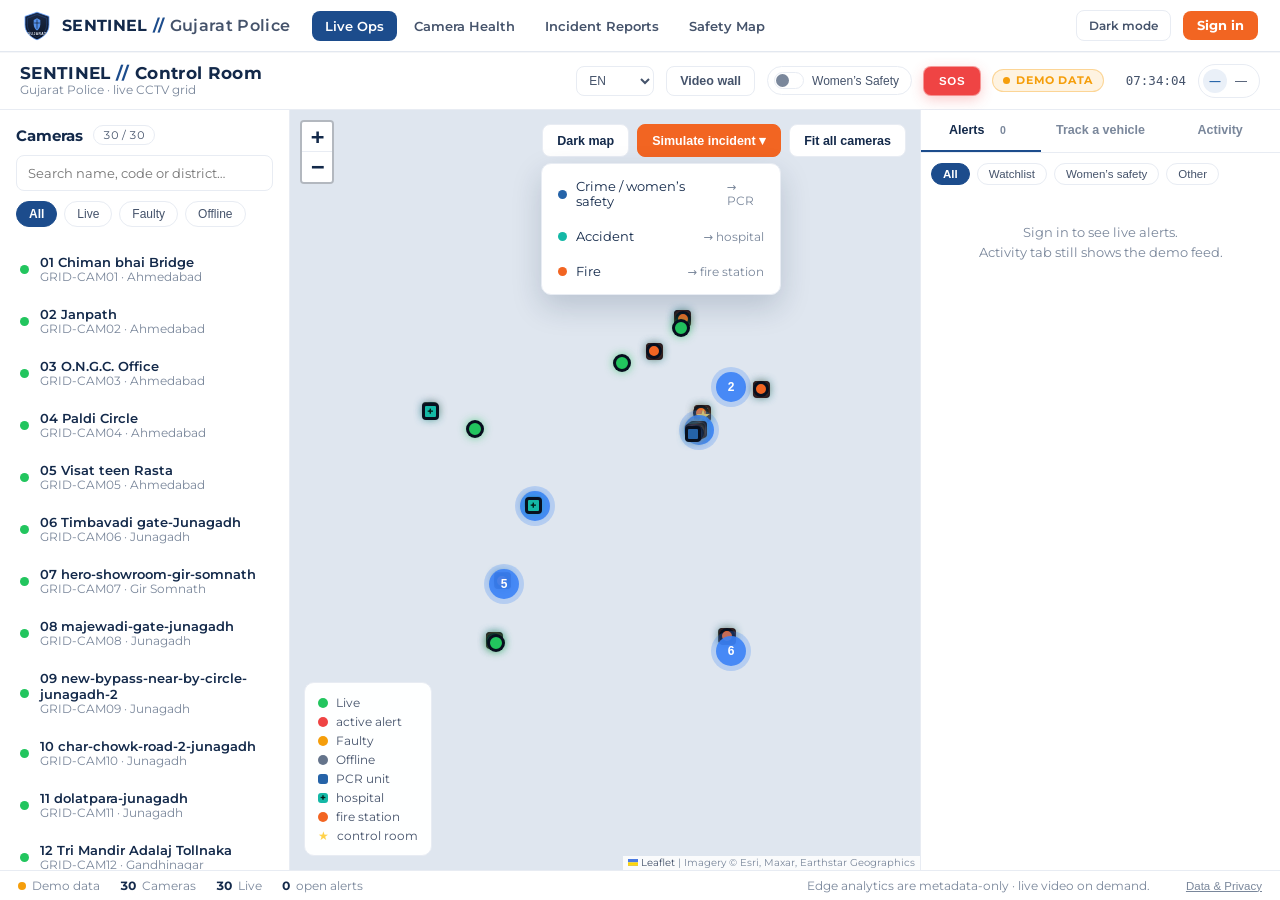
==== commit b58fddee: "Stop tracking build scratch" ====
--- a/web/console/index.html
+++ b/web/console/index.html
@@ -7,13 +7,16 @@
   <meta name="theme-color" content="#0a0f1c">
   <title>Sentinel — Control Room</title>
   <link rel="icon" type="image/svg+xml" href="favicon.svg">
+  <link rel="stylesheet" href="theme.css">
+  <link rel="stylesheet" href="platform.css">
   <link rel="stylesheet" href="vendor/leaflet/leaflet.css">
   <link rel="stylesheet" href="vendor/leaflet-cluster/MarkerCluster.css">
   <link rel="stylesheet" href="vendor/leaflet-cluster/MarkerCluster.Default.css">
   <link rel="stylesheet" href="style.css">
 </head>
-<body>
+<body class="theme-light">
   <a href="#map" class="skip-link" data-i18n="skipToMap">Skip to map</a>
+  <div id="platform-nav"></div>
   <div id="app">
 
     <header id="topbar" role="banner">
@@ -76,8 +79,37 @@
           <div class="legend-row"><span class="pin pin-alert"></span><span data-i18n="activeAlert">active alert</span></div>
           <div class="legend-row"><span class="pin pin-faulty"></span><span data-i18n="faulty">faulty</span></div>
           <div class="legend-row"><span class="pin pin-inactive"></span><span data-i18n="offline">offline</span></div>
-        </div>
-        <button id="reset-view" class="map-btn" type="button" data-i18n="fitAll">Fit all cameras</button>
+          <div class="legend-row"><span class="pin pin-pcr"></span>PCR unit</div>
+          <div class="legend-row"><span class="pin pin-hosp">+</span>hospital</div>
+          <div class="legend-row"><span class="pin pin-fire"></span>fire station</div>
+          <div class="legend-row"><span class="pin pin-cr">★</span>control room</div>
+        </div>
+        <div class="map-controls">
+          <button id="basemap-btn" class="map-btn" type="button" data-i18n="mapDark">Dark map</button>
+          <div class="sim-wrap">
+            <button id="simulate-btn" class="map-btn map-btn-accent" type="button" aria-haspopup="true" aria-expanded="false" data-i18n="simulate">Simulate incident &#9662;</button>
+            <div id="sim-menu" class="sim-menu" hidden role="menu">
+              <button type="button" data-sim="crime" role="menuitem"><span class="sim-dot sim-dot-police"></span>Crime / women&rsquo;s safety <span class="sim-arrow">&rarr; PCR</span></button>
+              <button type="button" data-sim="accident" role="menuitem"><span class="sim-dot sim-dot-medical"></span>Accident <span class="sim-arrow">&rarr; hospital</span></button>
+              <button type="button" data-sim="fire" role="menuitem"><span class="sim-dot sim-dot-fire"></span>Fire <span class="sim-arrow">&rarr; fire station</span></button>
+            </div>
+          </div>
+          <button id="reset-view" class="map-btn" type="button" data-i18n="fitAll">Fit all cameras</button>
+        </div>
+
+        <aside id="dispatch-panel" class="dispatch-panel" hidden role="status" aria-live="polite" aria-label="Auto-response relay">
+          <div class="dp-head">
+            <span class="dp-title" data-i18n="dispatchTitle">Auto-response relay</span>
+            <span class="dp-mode" id="dp-mode">Auto-relay</span>
+            <button id="dp-close" class="icon-btn" type="button" aria-label="Dismiss">&times;</button>
+          </div>
+          <ol class="dp-steps">
+            <li class="dp-step"><span class="dp-dot"></span><div><span class="dp-label" data-i18n="dpStep1">Incident recognised</span><span class="dp-val" id="dp-incident">—</span></div></li>
+            <li class="dp-step"><span class="dp-dot"></span><div><span class="dp-label" id="dp-step2-label" data-i18n="dpStep2">Nearest responder located</span><span class="dp-val" id="dp-pcr">—</span><span class="dp-sub" id="dp-dist">—</span></div></li>
+            <li class="dp-step"><span class="dp-dot"></span><div><span class="dp-label" data-i18n="dpStep3">Relayed to responder, escalated to control room</span><span class="dp-val" id="dp-cr">—</span></div></li>
+          </ol>
+          <div class="dp-foot">Nearest-unit routing shown on demo data. <span class="badge badge-demo" style="vertical-align:middle"><span class="badge-dot"></span>DEMO</span></div>
+        </aside>
       </main>
 
       <aside id="side-panel" role="complementary" aria-label="Alerts, watchlist and activity">
@@ -149,27 +181,10 @@
     <div id="wall-grid" class="wall-grid"></div>
   </div>
 
-  <div id="login-overlay" role="dialog" aria-modal="true" aria-labelledby="login-brand-el">
-    <div class="login-card">
-      <div class="login-brand" id="login-brand-el">SENTINEL <span class="slash">//</span> Control Room</div>
-      <div class="login-sub" data-i18n="signInSub">Sign in to the operator console</div>
-      <form id="login-form" novalidate>
-        <div class="login-field">
-          <label for="login-username" data-i18n="username">Username</label>
-          <input id="login-username" type="text" autocomplete="username" aria-describedby="login-username-err" required>
-          <div id="login-username-err" class="field-error" aria-live="polite"></div>
-        </div>
-        <div class="login-field">
-          <label for="login-password" data-i18n="password">Password</label>
-          <input id="login-password" type="password" autocomplete="current-password" aria-describedby="login-password-err" required>
-          <div id="login-password-err" class="field-error" aria-live="polite"></div>
-        </div>
-        <button id="login-submit" class="login-submit" type="submit" data-i18n="signIn">Sign in</button>
-        <div id="login-error" class="login-error" aria-live="polite"></div>
-      </form>
-      <a id="login-demo" class="login-demo" data-i18n="continueDemo">Continue without signing in &mdash; demo data only &rarr;</a>
-    </div>
-  </div>
+  <!-- The console has no built-in login screen: signing in happens on the one
+       styled page, login.html (reached via "Sign in" in the platform nav). An
+       unauthenticated console simply opens in demo mode, so there is a single,
+       consistent sign-in experience across the whole site. -->
 
   <div id="sos-modal" class="modal-backdrop" hidden role="dialog" aria-modal="true" aria-labelledby="sos-title-el">
     <div class="modal-card">
@@ -203,6 +218,7 @@
   <script src="vendor/leaflet-cluster/markercluster.js"></script>
   <script src="vendor/hls/hls.min.js"></script>
   <script src="api.js"></script>
+  <script src="nav.js"></script>
   <script src="app.js"></script>
 </body>
 </html>
--- a/web/console/theme.css
+++ b/web/console/theme.css
@@ -0,0 +1,122 @@
+/* theme.css — shared design tokens, fonts and base reset for every Sentinel
+ * page (the console, the landing page, login, and the Camera Health /
+ * Incident Reports / Safety Map dashboards).
+ *
+ * Typography is Montserrat — the geometric sans the official Gujarat Police /
+ * Home Department hackathon site uses for headings and body alike (flat-cut C
+ * terminals, double-story a) — so Sentinel reads as part of that visual
+ * family. It's vendored (vendor/fonts/montserrat-*.woff2, SIL Open Font
+ * License — see LICENSE-montserrat.txt) rather than pulled from Google Fonts,
+ * which keeps every page's Content-Security-Policy at font-src 'self' and
+ * keeps working on a network that blocks external hosts.
+ *
+ * Two palettes, one set of token names:
+ *   :root                 — the DARK palette, used by the operator console and
+ *                           the three dashboards (a 24/7 control room wants
+ *                           dark; that is the correct product decision).
+ *   body.theme-light      — the LIGHT palette used by the public-facing
+ *                           landing and login pages, matching the official
+ *                           site's white / navy / orange look.
+ * Because components reference the token names (var(--card) etc.), a page
+ * flips its whole look just by adding class="theme-light" to <body>.
+ *
+ * The one accent shared by both is orange (--orange, ~#f26522) — the official
+ * site's single call-to-action colour. It is the primary button on the light
+ * pages and a sparing accent on the dark console.
+ */
+
+@font-face { font-family: "Montserrat"; font-style: normal; font-weight: 400; font-display: swap;
+  src: url("vendor/fonts/montserrat-latin-400-normal.woff2") format("woff2"); }
+@font-face { font-family: "Montserrat"; font-style: normal; font-weight: 500; font-display: swap;
+  src: url("vendor/fonts/montserrat-latin-500-normal.woff2") format("woff2"); }
+@font-face { font-family: "Montserrat"; font-style: normal; font-weight: 600; font-display: swap;
+  src: url("vendor/fonts/montserrat-latin-600-normal.woff2") format("woff2"); }
+@font-face { font-family: "Montserrat"; font-style: normal; font-weight: 700; font-display: swap;
+  src: url("vendor/fonts/montserrat-latin-700-normal.woff2") format("woff2"); }
+
+:root {
+  /* dark palette — console + dashboards */
+  --bg: #0a0f1c;
+  --bg-2: #0d1526;
+  --panel: #0f1a30;
+  --card: #132039;
+  --card-2: #17264260;
+  --line: #22314e;
+  --line-soft: #1b2a47;
+  --text-0: #eaf1fb;
+  --text-1: #9db0ce;
+  --text-2: #6480a0;
+  --blue: #3b82f6;
+  --blue-bright: #5b9dff;
+  --blue-dim: #16294d;
+  --green: #22c55e;
+  --amber: #f59e0b;
+  --red: #ef4444;
+  --pink: #ec4899;
+  --teal: #14b8a6;
+  --sev-info: #3b82f6;
+  --sev-advisory: #f59e0b;
+  --sev-urgent: #fb923c;
+  --sev-critical: #ef4444;
+  --radius: 10px;
+  --mono: ui-monospace, "SF Mono", Consolas, "Cascadia Mono", monospace;
+
+  /* the official site's single accent — orange. Shared by both palettes. */
+  --orange: #f26522;
+  --orange-bright: #ff7a34;
+  --orange-dim: #3a2113;
+  --orange-ink: #ffffff;
+
+  /* India's national tricolour, used only as a single thin accent strip on
+     branded pages — never as a background or a repeated motif. */
+  --tricolor-saffron: #ff9933;
+  --tricolor-white: #ffffff;
+  --tricolor-green: #138808;
+
+  --font-body: "Montserrat", -apple-system, "Segoe UI", system-ui, sans-serif;
+  --font-display: "Montserrat", -apple-system, "Segoe UI", system-ui, sans-serif;
+  --sans: var(--font-body);
+}
+
+body.theme-light {
+  /* light palette — public landing + login, matching the official site */
+  --bg: #ffffff;
+  --bg-2: #ffffff;
+  --panel: #ffffff;
+  --card: #ffffff;
+  --card-2: #f4f6fa;
+  --line: #e3e8f0;
+  --line-soft: #e8ecf3;
+  --text-0: #13294a;   /* navy headings */
+  --text-1: #45536b;   /* body */
+  --text-2: #7a879b;   /* muted */
+  --blue: #1c4c8c;     /* navy-blue, the site's structural colour */
+  --blue-bright: #2563a8;
+  --blue-dim: #eaf0f8;
+  --orange-dim: #fde9dd;
+  background: var(--bg);
+  color: var(--text-0);
+}
+
+* { box-sizing: border-box; }
+* { scrollbar-width: thin; scrollbar-color: #22314e transparent; }
+*::-webkit-scrollbar { width: 9px; height: 9px; }
+*::-webkit-scrollbar-track { background: transparent; }
+*::-webkit-scrollbar-thumb { background: #22314e; border-radius: 5px; }
+*::-webkit-scrollbar-thumb:hover { background: #2f4569; }
+::selection { background: var(--blue-dim); color: var(--text-0); }
+
+html, body { margin: 0; background: var(--bg); color: var(--text-0); font-family: var(--font-body); }
+
+/* ---------- accessibility: focus, skip link, screen-reader-only text ---------- */
+:focus-visible { outline: 2px solid var(--orange); outline-offset: 2px; border-radius: 4px; }
+.sr-only { position: absolute; width: 1px; height: 1px; padding: 0; margin: -1px; overflow: hidden;
+  clip: rect(0,0,0,0); white-space: nowrap; border: 0; }
+.skip-link { position: absolute; left: 10px; top: -50px; z-index: 5000; background: var(--orange);
+  color: #fff; padding: 10px 16px; border-radius: 8px; font-size: 13px; font-weight: 700;
+  text-decoration: none; transition: top 120ms; }
+.skip-link:focus { top: 10px; }
+
+@media (prefers-reduced-motion: reduce) {
+  * { animation-duration: 0.01ms !important; animation-iteration-count: 1 !important; transition-duration: 0.01ms !important; }
+}
--- a/web/console/platform.css
+++ b/web/console/platform.css
@@ -0,0 +1,150 @@
+/* platform.css — shared chrome for every page that isn't the live console
+ * itself: the top platform nav, the landing page, the login page, and the
+ * Camera Health / Incident Reports / Safety Map dashboards. Loaded after
+ * theme.css (tokens/fonts) and, on the console, after style.css too — the
+ * console keeps its own topbar and just mounts the platform nav strip above
+ * it as a slim addition (see #platform-nav in index.html).
+ */
+
+body { font-family: var(--font-body); }
+h1, h2, h3, .stat-value, .pnav-title, .brand-title { font-family: var(--font-display); }
+
+/* ---------- platform nav (nav.js renders into #platform-nav) ---------- */
+.pnav { display: flex; align-items: center; gap: 22px; padding: 10px 22px; background: var(--bg-2);
+  border-bottom: 1px solid var(--line-soft); position: relative;
+  /* Above the console's own sign-in overlay (style.css, z-index 2000) so a
+     visitor who lands on index.html directly can still reach the other
+     pages — landing, login.html, Camera Health, etc. — without dismissing
+     it first. */
+  z-index: 2100; }
+.pnav-brand { display: flex; align-items: center; gap: 10px; text-decoration: none; color: inherit; flex: 0 0 auto; }
+.pnav-logo { width: 30px; height: 30px; display: block; }
+.pnav-title { font-size: 16px; font-weight: 700; letter-spacing: 0.02em; color: var(--text-0); white-space: nowrap; }
+.pnav-title .pnav-slash { color: var(--blue); }
+.pnav-title .pnav-sub { color: var(--text-1); font-weight: 600; }
+.pnav-links { display: flex; gap: 4px; flex-wrap: wrap; }
+.pnav-link { color: var(--text-1); text-decoration: none; font-size: 13px; font-weight: 600;
+  padding: 7px 13px; border-radius: 8px; }
+.pnav-link:hover { color: var(--text-0); background: var(--card); }
+.pnav-link.pnav-active { color: #fff; background: var(--blue); }
+.pnav-right { margin-left: auto; display: flex; align-items: center; gap: 12px; }
+.pnav-user { font-size: 12.5px; color: var(--text-1); }
+.pnav-signin { color: #fff; background: var(--blue); text-decoration: none; font-size: 12.5px; font-weight: 700;
+  padding: 7px 14px; border-radius: 8px; }
+.pnav-signin:hover { filter: brightness(1.1); }
+.pnav-theme { background: var(--card); border: 1px solid var(--line-soft); color: var(--text-1);
+  font-family: var(--font-body); font-size: 12px; font-weight: 600; padding: 7px 12px; border-radius: 8px; cursor: pointer; }
+.pnav-theme:hover { color: var(--text-0); border-color: var(--blue); }
+.pnav-toggle { display: none; }
+
+@media (max-width: 860px) {
+  .pnav { flex-wrap: wrap; }
+  .pnav-links { order: 3; width: 100%; }
+}
+
+/* ---------- tricolour accent strip — one line, branded pages only ---------- */
+.tricolor-strip { height: 3px; display: flex; }
+.tricolor-strip span { flex: 1; }
+.tricolor-strip span:nth-child(1) { background: var(--tricolor-saffron); }
+.tricolor-strip span:nth-child(2) { background: var(--tricolor-white); }
+.tricolor-strip span:nth-child(3) { background: var(--tricolor-green); }
+
+/* ---------- generic dashboard page shell ---------- */
+.page-shell { max-width: 1280px; margin: 0 auto; padding: 28px 24px 60px; }
+.page-header { display: flex; align-items: flex-end; justify-content: space-between; gap: 16px;
+  margin-bottom: 24px; flex-wrap: wrap; }
+.page-header h1 { margin: 0; font-size: 26px; font-weight: 700; color: var(--text-0); letter-spacing: 0.01em; }
+.page-header p { margin: 6px 0 0; color: var(--text-2); font-size: 13.5px; max-width: 640px; line-height: 1.5; }
+.page-actions { display: flex; gap: 10px; flex-wrap: wrap; }
+
+.badge-note { display: inline-flex; align-items: center; gap: 6px; font-size: 11px; font-weight: 700;
+  letter-spacing: 0.05em; text-transform: uppercase; padding: 4px 10px; border-radius: 999px; }
+.badge-note.demo { background: rgba(245,158,11,0.12); color: var(--amber); border: 1px solid rgba(245,158,11,0.35); }
+.badge-note.live { background: rgba(34,197,94,0.13); color: var(--green); border: 1px solid rgba(34,197,94,0.4); }
+.badge-note.curated { background: rgba(59,130,246,0.13); color: var(--blue-bright); border: 1px solid rgba(59,130,246,0.35); }
+
+/* ---------- buttons ---------- */
+.btn { font-family: var(--font-body); font-size: 13px; font-weight: 700; padding: 9px 17px; border-radius: 8px;
+  cursor: pointer; border: 1px solid transparent; text-decoration: none; display: inline-flex; align-items: center; gap: 7px; }
+.btn-primary { background: var(--blue); color: #fff; }
+.btn-primary:hover { filter: brightness(1.1); }
+.btn-ghost { background: var(--card); border-color: var(--line-soft); color: var(--text-1); }
+.btn-ghost:hover { color: var(--text-0); border-color: var(--blue); }
+.btn-danger { background: transparent; border-color: rgba(239,68,68,0.4); color: var(--red); }
+.btn-danger:hover { background: rgba(239,68,68,0.1); }
+.btn:disabled { opacity: 0.55; cursor: default; }
+.btn-ghost.btn-active { border-color: var(--blue); color: var(--text-0); background: var(--blue-dim); }
+
+/* ---------- stat tiles ---------- */
+.stat-grid { display: grid; grid-template-columns: repeat(auto-fit, minmax(180px, 1fr)); gap: 14px; margin-bottom: 26px; }
+.stat-card { background: var(--card); border: 1px solid var(--line-soft); border-radius: var(--radius); padding: 16px 18px; }
+.stat-card .stat-label { font-size: 11.5px; color: var(--text-2); text-transform: uppercase; letter-spacing: 0.05em; }
+.stat-card .stat-value { font-size: 30px; font-weight: 700; color: var(--text-0); margin-top: 4px; line-height: 1.1;
+  font-variant-numeric: tabular-nums; }
+.stat-card .stat-sub { font-size: 12px; color: var(--text-1); margin-top: 4px; }
+.stat-card.stat-warn .stat-value { color: var(--amber); }
+.stat-card.stat-bad .stat-value { color: var(--red); }
+.stat-card.stat-good .stat-value { color: var(--green); }
+
+/* ---------- section cards ---------- */
+.panel-card { background: var(--panel); border: 1px solid var(--line-soft); border-radius: var(--radius);
+  padding: 18px 20px; margin-bottom: 20px; }
+.panel-card h2 { margin: 0 0 4px; font-size: 16px; color: var(--text-0); }
+.panel-card .panel-sub { color: var(--text-2); font-size: 12.5px; margin: 0 0 14px; }
+
+/* ---------- data table ---------- */
+.data-table-wrap { overflow-x: auto; }
+.data-table { width: 100%; border-collapse: collapse; font-size: 12.8px; }
+.data-table th { text-align: left; color: var(--text-2); font-weight: 600; font-size: 11px;
+  text-transform: uppercase; letter-spacing: 0.04em; padding: 8px 12px; border-bottom: 1px solid var(--line-soft); white-space: nowrap; }
+.data-table td { padding: 9px 12px; border-bottom: 1px solid var(--line-soft); color: var(--text-1); vertical-align: middle; }
+.data-table tr:last-child td { border-bottom: none; }
+.data-table tr:hover td { background: var(--card-2); }
+.status-chip { display: inline-flex; align-items: center; gap: 6px; font-size: 11.5px; font-weight: 600;
+  padding: 3px 10px; border-radius: 999px; }
+.status-chip .dot { width: 7px; height: 7px; border-radius: 50%; }
+.status-chip.status-active { color: var(--green); background: rgba(34,197,94,0.1); }
+.status-chip.status-active .dot { background: var(--green); }
+.status-chip.status-faulty, .status-chip.status-maintenance { color: var(--amber); background: rgba(245,158,11,0.1); }
+.status-chip.status-faulty .dot, .status-chip.status-maintenance .dot { background: var(--amber); }
+.status-chip.status-inactive, .status-chip.status-decommissioned, .status-chip.status-planned {
+  color: var(--text-2); background: rgba(100,128,160,0.12); }
+.status-chip.status-inactive .dot, .status-chip.status-decommissioned .dot, .status-chip.status-planned .dot { background: var(--text-2); }
+
+.risk-pill { font-size: 10.5px; font-weight: 700; text-transform: uppercase; letter-spacing: 0.04em;
+  padding: 3px 9px; border-radius: 999px; }
+.risk-pill.risk-low { color: var(--text-1); border: 1px solid var(--line-soft); }
+.risk-pill.risk-medium { color: var(--amber); border: 1px solid rgba(245,158,11,0.4); }
+.risk-pill.risk-high { color: var(--sev-urgent); border: 1px solid rgba(251,146,60,0.45); }
+.risk-pill.risk-critical { color: var(--red); border: 1px solid rgba(239,68,68,0.45); }
+
+.empty-state { text-align: center; color: var(--text-2); padding: 40px 20px; font-size: 13.5px; line-height: 1.6; }
+
+/* ---------- form controls (shared by login and safety-zone forms) ---------- */
+.field { margin-bottom: 14px; }
+.field label { display: block; font-size: 11px; text-transform: uppercase; letter-spacing: 0.05em;
+  color: var(--text-2); margin-bottom: 6px; }
+.field input, .field select, .field textarea { width: 100%; background: var(--bg-2); border: 1px solid var(--line-soft);
+  color: var(--text-0); border-radius: 8px; padding: 10px 12px; font-size: 14px; font-family: var(--font-body); }
+.field input:focus, .field select:focus, .field textarea:focus { outline: none; border-color: var(--blue);
+  box-shadow: 0 0 0 3px rgba(59,130,246,0.15); }
+.field-error { color: var(--red); font-size: 11.5px; margin-top: 5px; min-height: 14px; line-height: 1.35; }
+
+@media (max-width: 640px) {
+  .page-shell { padding: 20px 14px 40px; }
+  .page-header h1 { font-size: 21px; }
+}
+
+/* ---------- light-page overrides (public landing + login) ----------
+ * On the light pages the single call-to-action colour is orange, exactly
+ * like the official site's "Register" button. The nav sign-in and any
+ * .btn-primary become orange; the nav gets a soft shadow instead of the
+ * dark border it carries on the console. */
+body.theme-light .pnav { border-bottom: 1px solid var(--line); box-shadow: 0 1px 0 rgba(19,41,74,0.04); }
+body.theme-light .pnav-link:hover { background: var(--card-2); }
+body.theme-light .pnav-link.pnav-active { background: var(--blue); color: #fff; }
+body.theme-light .pnav-signin { background: var(--orange); color: var(--orange-ink); }
+body.theme-light .btn-primary { background: var(--orange); color: var(--orange-ink); }
+body.theme-light .btn-ghost { background: #fff; }
+body.theme-light .field input:focus, body.theme-light .field select:focus, body.theme-light .field textarea:focus {
+  border-color: var(--orange); box-shadow: 0 0 0 3px rgba(242,101,34,0.15); }
--- a/web/console/style.css
+++ b/web/console/style.css
@@ -6,63 +6,20 @@
  * non-technical, so the design favours large legible labels, plain language,
  * and one obvious thing per panel over dense dashboards.
  *
- * System fonts only (the console's CSP is font-src 'self'). Inline styles are
- * allowed; inline <script> is not — all behaviour is in api.js / app.js.
+ * Design tokens, fonts and the base reset live in theme.css (loaded before
+ * this file on every page, not just this one) — this file is the console's
+ * own layout and components only. Inline styles are allowed; inline <script>
+ * is not — all behaviour is in api.js / app.js.
  */
 
-:root {
-  --bg: #0a0f1c;
-  --bg-2: #0d1526;
-  --panel: #0f1a30;
-  --card: #132039;
-  --card-2: #17264260;
-  --line: #22314e;
-  --line-soft: #1b2a47;
-  --text-0: #eaf1fb;
-  --text-1: #9db0ce;
-  --text-2: #6480a0;
-  --blue: #3b82f6;
-  --blue-bright: #5b9dff;
-  --blue-dim: #16294d;
-  --green: #22c55e;
-  --amber: #f59e0b;
-  --red: #ef4444;
-  --pink: #ec4899;
-  --sev-info: #3b82f6;
-  --sev-advisory: #f59e0b;
-  --sev-urgent: #fb923c;
-  --sev-critical: #ef4444;
-  --radius: 10px;
-  --mono: ui-monospace, "SF Mono", Consolas, "Cascadia Mono", monospace;
-  --sans: -apple-system, "Segoe UI", system-ui, sans-serif;
-}
-
-* { box-sizing: border-box; }
-* { scrollbar-width: thin; scrollbar-color: #22314e transparent; }
-*::-webkit-scrollbar { width: 9px; height: 9px; }
-*::-webkit-scrollbar-track { background: transparent; }
-*::-webkit-scrollbar-thumb { background: #22314e; border-radius: 5px; }
-*::-webkit-scrollbar-thumb:hover { background: #2f4569; }
-::selection { background: var(--blue-dim); color: var(--text-0); }
-
-/* ---------- accessibility: focus, skip link, screen-reader-only text ---------- */
-:focus-visible { outline: 2px solid var(--blue-bright); outline-offset: 2px; border-radius: 4px; }
-.sr-only { position: absolute; width: 1px; height: 1px; padding: 0; margin: -1px; overflow: hidden;
-  clip: rect(0,0,0,0); white-space: nowrap; border: 0; }
-.skip-link { position: absolute; left: 10px; top: -50px; z-index: 5000; background: var(--blue);
-  color: #fff; padding: 10px 16px; border-radius: 8px; font-size: 13px; font-weight: 700;
-  text-decoration: none; transition: top 120ms; }
-.skip-link:focus { top: 10px; }
-
-html, body {
-  margin: 0; height: 100%;
-  background: var(--bg);
-  color: var(--text-0);
-  font-family: var(--sans);
-  font-size: 13.5px;
-}
-
-#app { display: grid; grid-template-rows: 58px 1fr 30px; height: 100vh; }
+html, body { height: 100%; font-size: 13.5px; }
+body { display: flex; flex-direction: column; }
+
+/* #platform-nav (nav.js) sits above #app as a slim addition to the console's
+   own topbar, not a replacement for it — see platform.css's module comment.
+   #app fills whatever height is left rather than a flat 100vh, so the two
+   bars stack without pushing the page into a second scrollbar. */
+#app { display: grid; grid-template-rows: 58px 1fr 30px; flex: 1 1 auto; min-height: 0; }
 
 /* ---------- topbar ---------- */
 #topbar {
@@ -178,11 +135,76 @@
 .legend-row .pin { width: 10px; height: 10px; border-radius: 50%; display: inline-block; }
 .pin-active { background: var(--green); } .pin-alert { background: var(--red); }
 .pin-faulty { background: var(--amber); } .pin-inactive { background: #64748b; }
-
-.map-btn { position: absolute; right: 14px; top: 14px; z-index: 500; background: var(--card);
+.legend-row .pin-pcr { background: var(--blue-bright); border-radius: 3px; }
+.legend-row .pin-hosp { background: var(--teal); border-radius: 3px; color: #04211d; font-size: 10px;
+  font-weight: 900; display: flex; align-items: center; justify-content: center; line-height: 1; }
+.legend-row .pin-fire { background: var(--orange); border-radius: 50%; }
+.legend-row .pin-cr { background: transparent; color: #ffd24a; font-size: 12px; line-height: 1;
+  width: auto; height: auto; border-radius: 0; }
+
+/* responder + control-room map markers (divIcons) */
+.pcr-pin { width: 14px; height: 14px; background: var(--blue-bright); border: 2px solid #08101f;
+  border-radius: 3px; box-shadow: 0 0 0 1px #08101f, 0 0 8px rgba(91,157,255,0.7); }
+.hosp-pin { width: 15px; height: 15px; background: var(--teal); border: 2px solid #08101f; border-radius: 3px;
+  color: #04211d; font-size: 11px; font-weight: 900; display: flex; align-items: center; justify-content: center;
+  line-height: 1; box-shadow: 0 0 0 1px #08101f, 0 0 8px rgba(20,184,166,0.7); }
+.fire-pin { width: 14px; height: 14px; background: var(--orange); border: 2px solid #08101f;
+  border-radius: 50%; box-shadow: 0 0 0 1px #08101f, 0 0 8px rgba(242,101,34,0.8); }
+.cr-pin { width: 24px; height: 24px; display: flex; align-items: center; justify-content: center;
+  color: #ffd24a; font-size: 18px; text-shadow: 0 0 8px rgba(255,210,74,0.9), 0 1px 2px #000; }
+
+.map-controls { position: absolute; right: 14px; top: 14px; z-index: 500; display: flex; gap: 8px; flex-wrap: wrap; justify-content: flex-end; }
+.map-btn { background: var(--card);
   border: 1px solid var(--line-soft); color: var(--text-0); font-size: 12.5px; padding: 8px 14px;
   border-radius: 8px; cursor: pointer; font-weight: 600; }
 .map-btn:hover { border-color: var(--blue); }
+.map-btn-accent { background: var(--orange); border-color: var(--orange); color: #fff; }
+.map-btn-accent:hover { filter: brightness(1.08); border-color: var(--orange); }
+
+/* simulate-incident dropdown */
+.sim-wrap { position: relative; }
+.sim-menu { position: absolute; right: 0; top: calc(100% + 6px); z-index: 700; background: var(--card);
+  border: 1px solid var(--line-soft); border-radius: 10px; padding: 6px; min-width: 240px;
+  box-shadow: 0 12px 30px rgba(0,0,0,0.5); display: flex; flex-direction: column; gap: 2px; }
+.sim-menu button { display: flex; align-items: center; gap: 9px; width: 100%; text-align: left; background: none;
+  border: none; color: var(--text-0); font: inherit; font-size: 12.5px; padding: 9px 10px; border-radius: 7px; cursor: pointer; }
+.sim-menu button:hover { background: var(--card-2); }
+.sim-dot { width: 9px; height: 9px; border-radius: 50%; flex: 0 0 auto; }
+.sim-dot-police { background: var(--blue-bright); }
+.sim-dot-medical { background: var(--teal); }
+.sim-dot-fire { background: var(--orange); }
+.sim-arrow { color: var(--text-2); margin-left: auto; font-size: 11.5px; }
+
+/* Auto-response relay panel — the incident→nearest-PCR→control-room showpiece */
+.dispatch-panel { position: absolute; left: 52px; top: 14px; z-index: 620; width: 310px; max-width: 72%;
+  background: rgba(13,21,38,0.96); backdrop-filter: blur(8px); border: 1px solid var(--accent, var(--blue));
+  border-radius: 12px; padding: 12px 14px 11px; box-shadow: 0 12px 34px rgba(0,0,0,0.55); }
+.dispatch-panel[data-kind="police"] { --accent: var(--blue-bright); }
+.dispatch-panel[data-kind="medical"] { --accent: var(--teal); }
+.dispatch-panel[data-kind="fire"] { --accent: var(--orange); }
+.dispatch-panel .dp-step.on .dp-dot { background: var(--accent, var(--blue)); border-color: var(--accent, var(--blue-bright)); box-shadow: 0 0 8px var(--accent, rgba(59,130,246,0.8)); }
+.dispatch-panel .dp-mode { color: var(--accent, var(--blue-bright)); }
+.dp-head { display: flex; align-items: center; gap: 8px; margin-bottom: 10px; }
+.dp-title { font-weight: 800; font-size: 13px; letter-spacing: 0.02em; color: var(--text-0); }
+.dp-mode { font-size: 10px; font-weight: 700; text-transform: uppercase; letter-spacing: 0.05em;
+  color: var(--blue-bright); background: var(--blue-dim); border: 1px solid var(--line-soft); padding: 2px 7px; border-radius: 999px; }
+.dp-head .icon-btn { margin-left: auto; }
+.dp-steps { list-style: none; margin: 0; padding: 0; }
+.dp-step { display: flex; gap: 10px; padding: 6px 0; position: relative; opacity: 0.35;
+  transition: opacity 300ms ease; }
+.dp-step.on { opacity: 1; }
+.dp-step .dp-dot { flex: 0 0 auto; width: 12px; height: 12px; border-radius: 50%; margin-top: 3px;
+  background: var(--line); border: 2px solid var(--line-soft); transition: background 300ms, box-shadow 300ms; }
+.dp-step.on .dp-dot { background: var(--blue); border-color: var(--blue-bright); box-shadow: 0 0 8px rgba(59,130,246,0.8); }
+.dp-step:not(:last-child)::after { content: ""; position: absolute; left: 5px; top: 19px; width: 2px; height: calc(100% - 8px);
+  background: var(--line-soft); }
+.dp-step.on:not(:last-child)::after { background: var(--blue-dim); }
+.dp-label { display: block; font-size: 11px; color: var(--text-2); text-transform: uppercase; letter-spacing: 0.03em; }
+.dp-val { display: block; font-size: 13px; color: var(--text-0); font-weight: 600; margin-top: 1px; }
+.dp-sub { display: block; font-size: 11.5px; color: var(--blue-bright); font-variant-numeric: tabular-nums; }
+.dp-foot { margin-top: 9px; padding-top: 8px; border-top: 1px solid var(--line-soft); font-size: 10.5px; color: var(--text-2); }
+.dispatch-note { margin-top: 5px; font-size: 11.5px; color: var(--blue-bright); font-weight: 600;
+  background: var(--blue-dim); border: 1px solid var(--line-soft); border-radius: 6px; padding: 4px 8px; }
 
 #map-toast { position: absolute; top: 14px; left: 50%; transform: translateX(-50%); z-index: 600;
   background: rgba(13,21,38,0.95); backdrop-filter: blur(8px); border: 1px solid var(--blue);
@@ -431,3 +453,24 @@
 @media (prefers-reduced-motion: reduce) {
   .badge-live .badge-dot, .map-pin.s-alert { animation: none; }
 }
+
+/* ---------- light mode (operator toggles it from the nav) ----------
+ * The console is dark by default. When the viewer flips to light mode
+ * (body.theme-light), theme.css already recolours everything token-driven;
+ * this block fixes the handful of spots that hardcode a dark value —
+ * the map ground and the frosted-glass overlays sitting over the map. */
+body.theme-light #map, body.theme-light .leaflet-container { background: #dfe6ef; }
+body.theme-light .leaflet-control-attribution { background: rgba(255,255,255,0.85) !important; }
+body.theme-light #map-legend,
+body.theme-light #map-toast,
+body.theme-light .dispatch-panel { background: rgba(255,255,255,0.97); }
+body.theme-light #map-toast { color: var(--text-0); box-shadow: 0 8px 24px rgba(19,41,74,0.18); }
+body.theme-light .dispatch-panel { box-shadow: 0 12px 34px rgba(19,41,74,0.18); }
+body.theme-light .sim-menu { box-shadow: 0 12px 30px rgba(19,41,74,0.18); }
+body.theme-light #login-overlay {
+  background: radial-gradient(1100px 700px at 50% 25%, #eaf0f8, var(--bg) 72%); }
+body.theme-light .wall-overlay { background: var(--bg); }
+body.theme-light *::-webkit-scrollbar-thumb { background: #c7d0dd; }
+body.theme-light *::-webkit-scrollbar-thumb:hover { background: #aab6c8; }
+/* video frames stay dark on purpose — a black frame reads as "no signal",
+   the same in either mode. */
